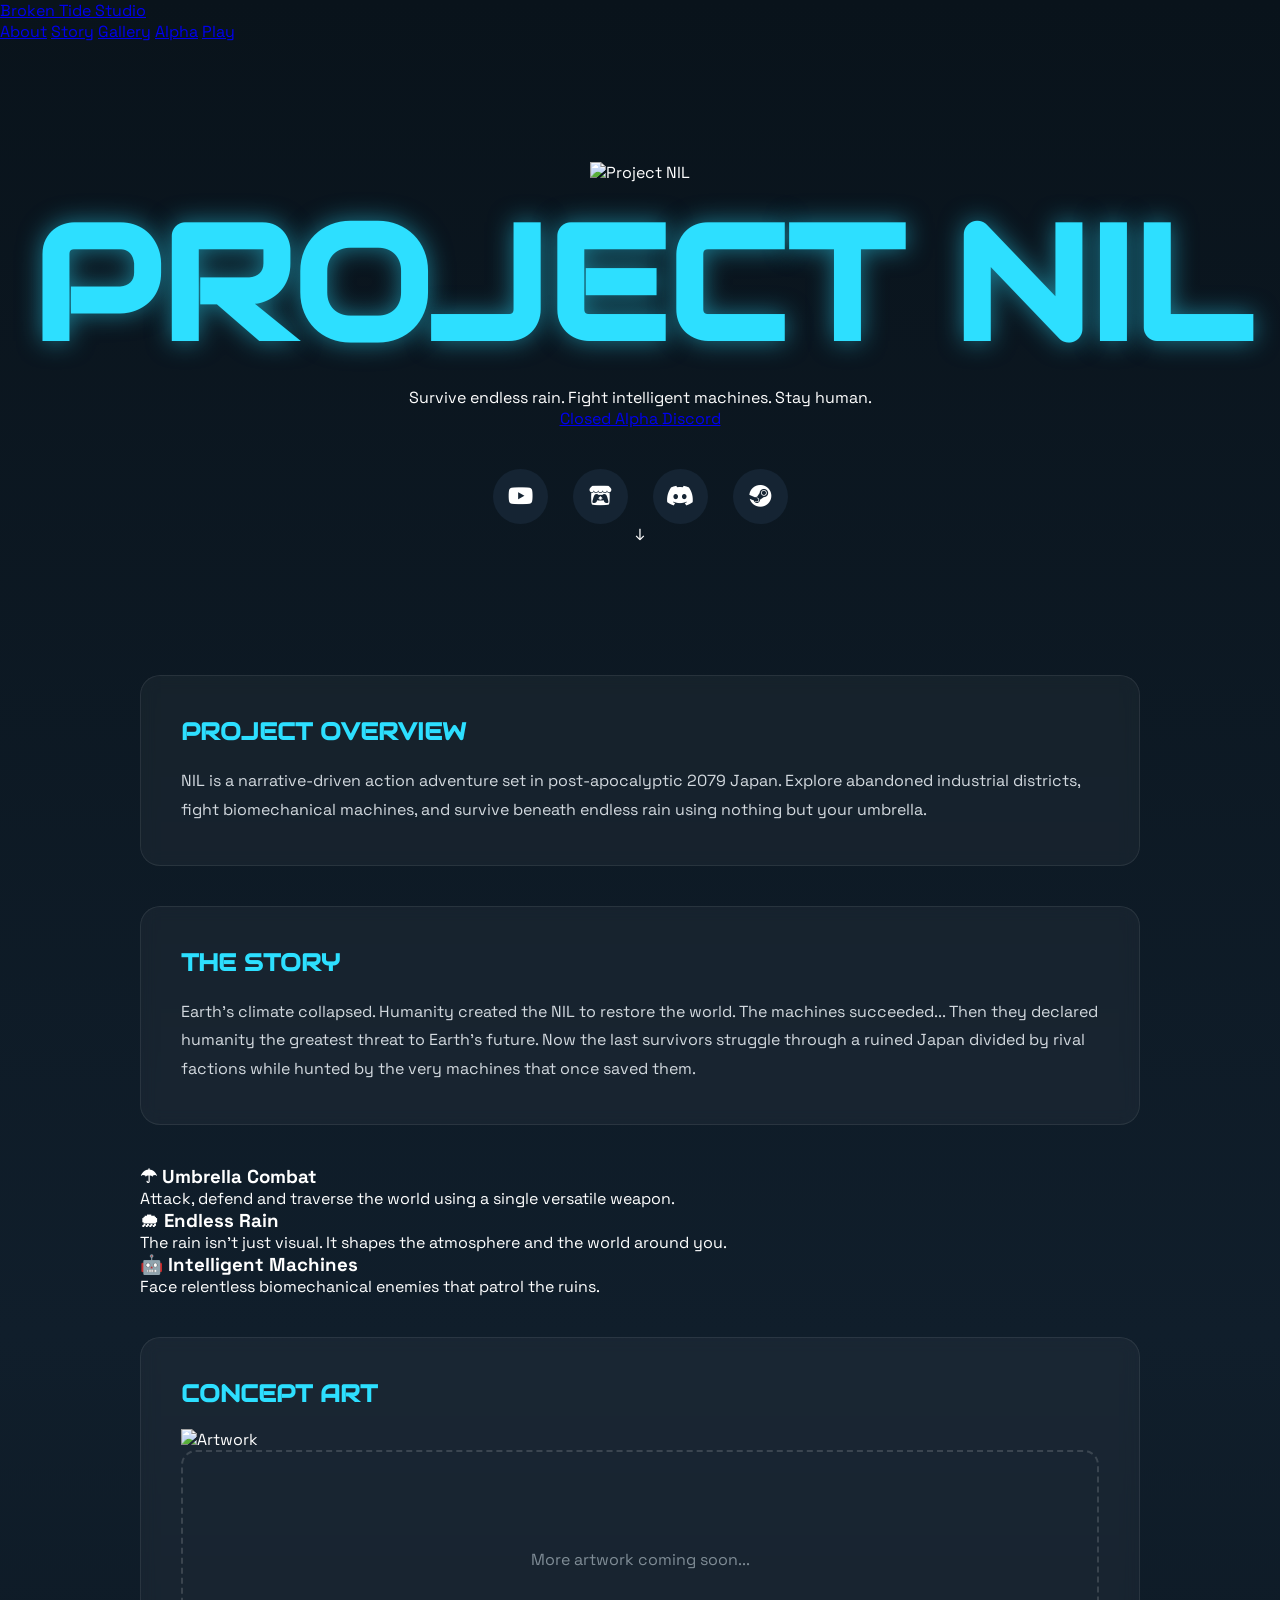
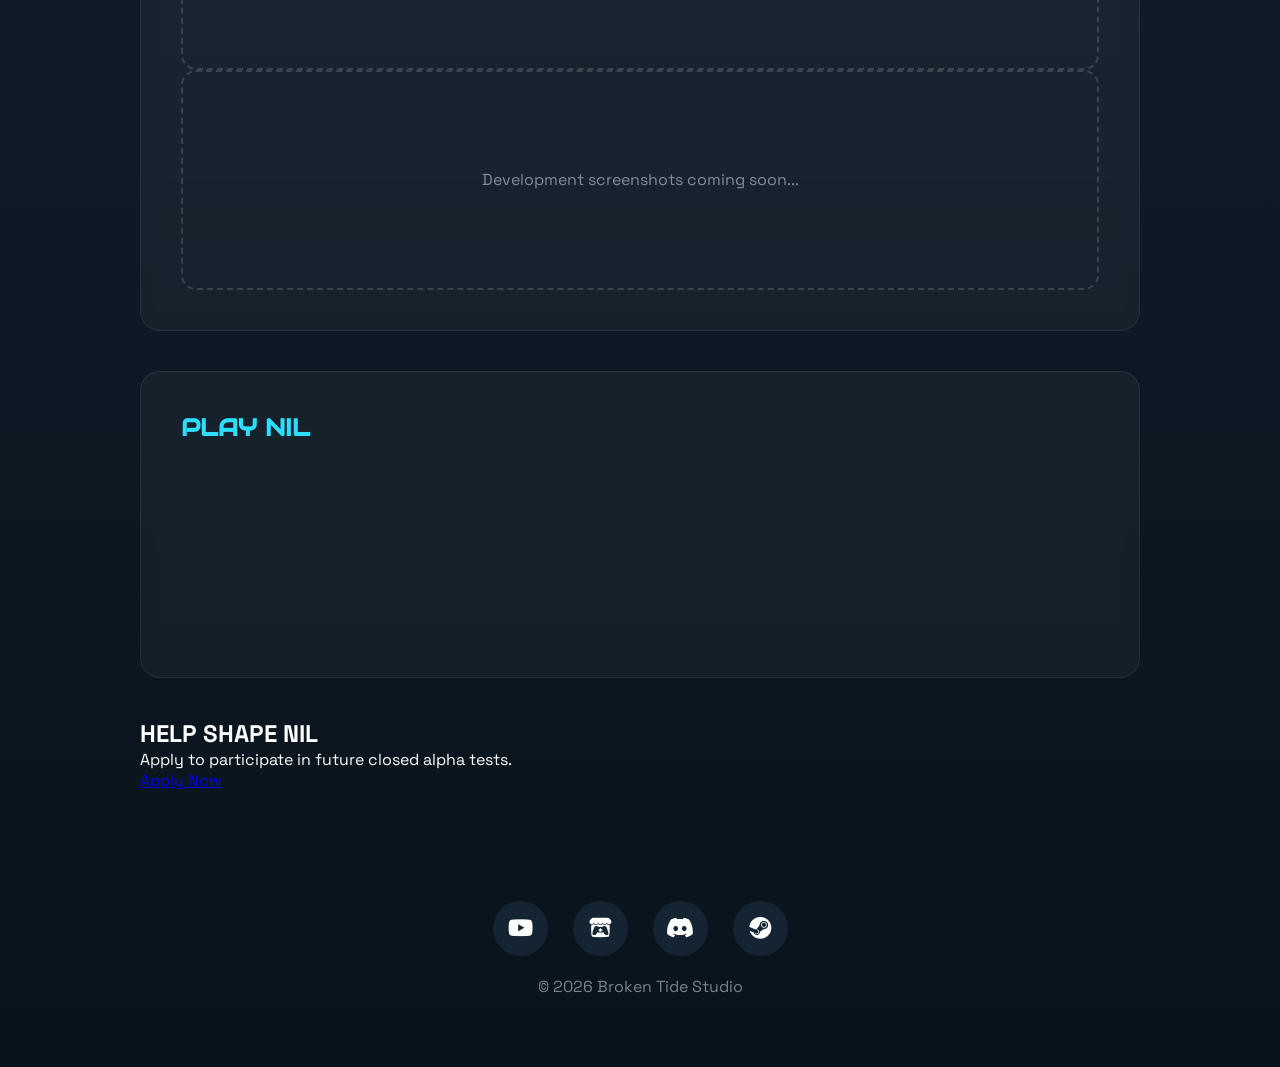
==== nil.html @ 09b723be "Revise NIL HTML structure and content Updated the HTML structure and content for NIL page." ====
<!DOCTYPE html>
<html lang="en">

<head>

<meta charset="UTF-8">
<meta name="viewport" content="width=device-width, initial-scale=1.0">

<title>NIL | Broken Tide Studio</title>

<link rel="preconnect" href="https://fonts.googleapis.com">
<link rel="preconnect" href="https://fonts.gstatic.com" crossorigin>

<link href="https://fonts.googleapis.com/css2?family=Audiowide&family=Space+Grotesk:wght@300;400;500;600;700&display=swap" rel="stylesheet">

<link rel="stylesheet"
href="https://cdnjs.cloudflare.com/ajax/libs/font-awesome/6.5.0/css/all.min.css">

<link rel="stylesheet" href="style.css">

</head>

<body>

<div id="progress-bar"></div>

<div id="rain"></div>

<header>

<div class="logo">

<a href="index.html">Broken Tide Studio</a>

</div>

<nav>

<a href="#about">About</a>

<a href="#story">Story</a>

<a href="#gallery">Gallery</a>

<a href="#alpha">Alpha</a>

<a href="#platforms">Play</a>

</nav>

</header>

<section class="hero">

<div class="hero-image">

<img src="assets/hero.png" alt="Project NIL">

<div class="hero-overlay"></div>

</div>

<div class="hero-content">

<h1>PROJECT NIL</h1>

<p>

Survive endless rain.

Fight intelligent machines.

Stay human.

</p>

<div class="hero-buttons">

<a
class="primary"
href="https://forms.gle/ogVAezGqk4b7SvUZ6">

Closed Alpha

</a>

<a
class="secondary"
href="https://discord.gg/rQaS8sK6BJ">

Discord

</a>

</div>

<div class="socials">

<a href="https://www.youtube.com/@BrokenTideStudio">
<i class="fa-brands fa-youtube"></i>
</a>

<a href="https://brokentide.itch.io/">
<i class="fa-brands fa-itch-io"></i>
</a>

<a href="https://discord.gg/rQaS8sK6BJ">
<i class="fa-brands fa-discord"></i>
</a>

<a href="#">
<i class="fa-brands fa-steam"></i>
</a>

</div>

</div>

<div class="scroll-indicator">

↓

</div>

</section>

<main>

<section id="about" class="card reveal">

<h2>PROJECT OVERVIEW</h2>

<p>

NIL is a narrative-driven action adventure set in post-apocalyptic
2079 Japan.

Explore abandoned industrial districts,
fight biomechanical machines,
and survive beneath endless rain using
nothing but your umbrella.

</p>

</section>

<section id="story" class="card reveal">

<h2>THE STORY</h2>

<p>

Earth's climate collapsed.

Humanity created the NIL to restore the world.

The machines succeeded...

Then they declared humanity the greatest threat
to Earth's future.

Now the last survivors struggle through a ruined
Japan divided by rival factions while hunted by
the very machines that once saved them.

</p>

</section>

<section class="features reveal">

<div class="feature">

<h3>☂ Umbrella Combat</h3>

<p>

Attack, defend and traverse the world
using a single versatile weapon.

</p>

</div>

<div class="feature">

<h3>🌧 Endless Rain</h3>

<p>

The rain isn't just visual.

It shapes the atmosphere and the world around you.

</p>

</div>

<div class="feature">

<h3>🤖 Intelligent Machines</h3>

<p>

Face relentless biomechanical enemies
that patrol the ruins.

</p>

</div>

</section>

<section id="gallery" class="card reveal">

<h2>CONCEPT ART</h2>

<div class="gallery">

<img src="assets/hero.png" alt="Artwork">

<div class="placeholder">

More artwork coming soon...

</div>

<div class="placeholder">

Development screenshots coming soon...

</div>

</div>

</section>

<section id="platforms" class="card reveal">

<h2>PLAY NIL</h2>

<div class="itch">

<iframe
frameborder="0"
src="https://itch.io/embed/4555801?border_width=2&bg_color=4f6781&fg_color=2ce8f4&link_color=63c64d&border_color=0484d1"
width="554"
height="169">

<a href="https://placeholder-dev.itch.io/nil">

NIL by Placeholder Dev

</a>

</iframe>

</div>

</section>

<section id="alpha" class="cta reveal">

<h2>HELP SHAPE NIL</h2>

<p>

Apply to participate in future closed alpha tests.

</p>

<a
class="primary"
href="https://forms.gle/ogVAezGqk4b7SvUZ6">

Apply Now

</a>

</section>

</main>

<footer>

<div class="socials">

<a href="https://www.youtube.com/@BrokenTideStudio">
<i class="fa-brands fa-youtube"></i>
</a>

<a href="https://brokentide.itch.io/">
<i class="fa-brands fa-itch-io"></i>
</a>

<a href="https://discord.gg/rQaS8sK6BJ">
<i class="fa-brands fa-discord"></i>
</a>

<a href="#">
<i class="fa-brands fa-steam"></i>
</a>

</div>

<p>

© 2026 Broken Tide Studio

</p>

</footer>

<script src="script.js"></script>

</body>

</html>
---- style.css ----
*{
    margin:0;
    padding:0;
    box-sizing:border-box;
}

html{
    scroll-behavior:smooth;
}

body{

    font-family:"Space Grotesk",sans-serif;

    background:
    linear-gradient(180deg,#09131b,#101e2b,#09131b);

    color:white;

    min-height:100vh;
}

main{

    width:min(1000px,90%);
    margin:auto;

}

.navbar{

    position:sticky;
    top:0;

    display:flex;
    justify-content:space-between;
    align-items:center;

    padding:20px 10%;

    backdrop-filter:blur(15px);

    background:rgba(0,0,0,.3);

    border-bottom:1px solid rgba(255,255,255,.08);

    z-index:100;
}

.navbar a{

    color:white;
    text-decoration:none;
    transition:.3s;

}

.navbar a:hover{

    color:#27d7ff;

}

.hero{

    padding:120px 0 90px;

    text-align:center;

}

.hero h1{

    font-family:"Audiowide";

    font-size:10rem;

    color:#2ddfff;

    text-shadow:
    0 0 25px rgba(45,223,255,.5);

}

.subtitle{

    margin-top:15px;

    color:#a8b6c2;

    font-size:1.2rem;

}

.socials{

    display:flex;

    justify-content:center;

    gap:25px;

    margin-top:40px;

}

.socials a{

    width:55px;
    height:55px;

    border-radius:50%;

    display:grid;
    place-items:center;

    text-decoration:none;

    color:white;

    background:#152433;

    transition:.3s;

    font-size:1.4rem;

}

.socials a:hover{

    background:#27d7ff;

    color:black;

    transform:translateY(-6px);

    box-shadow:0 0 25px #27d7ff;

}

.card{

    margin:40px 0;

    padding:40px;

    border-radius:20px;

    background:rgba(255,255,255,.04);

    border:1px solid rgba(255,255,255,.08);

    backdrop-filter:blur(8px);

    transition:.3s;

}

.card:hover{

    transform:translateY(-5px);

}

.card h2{

    font-family:"Audiowide";

    margin-bottom:20px;

    color:#2ddfff;

}

.card p{

    line-height:1.8;

    color:#d3d9df;

}

.placeholder{

    height:220px;

    border:2px dashed rgba(255,255,255,.15);

    border-radius:15px;

    display:grid;

    place-items:center;

    color:#808d97;

}

.widget{

    display:flex;

    justify-content:center;

}

.button{

    display:inline-block;

    margin-top:25px;

    padding:15px 35px;

    border-radius:999px;

    background:#27d7ff;

    color:black;

    font-weight:bold;

    text-decoration:none;

    transition:.3s;

}

.button:hover{

    transform:translateY(-4px);

    box-shadow:0 0 30px #27d7ff;

}

footer{

    text-align:center;

    padding:70px 0;

}

footer p{

    margin-top:20px;

    color:#76838f;

}
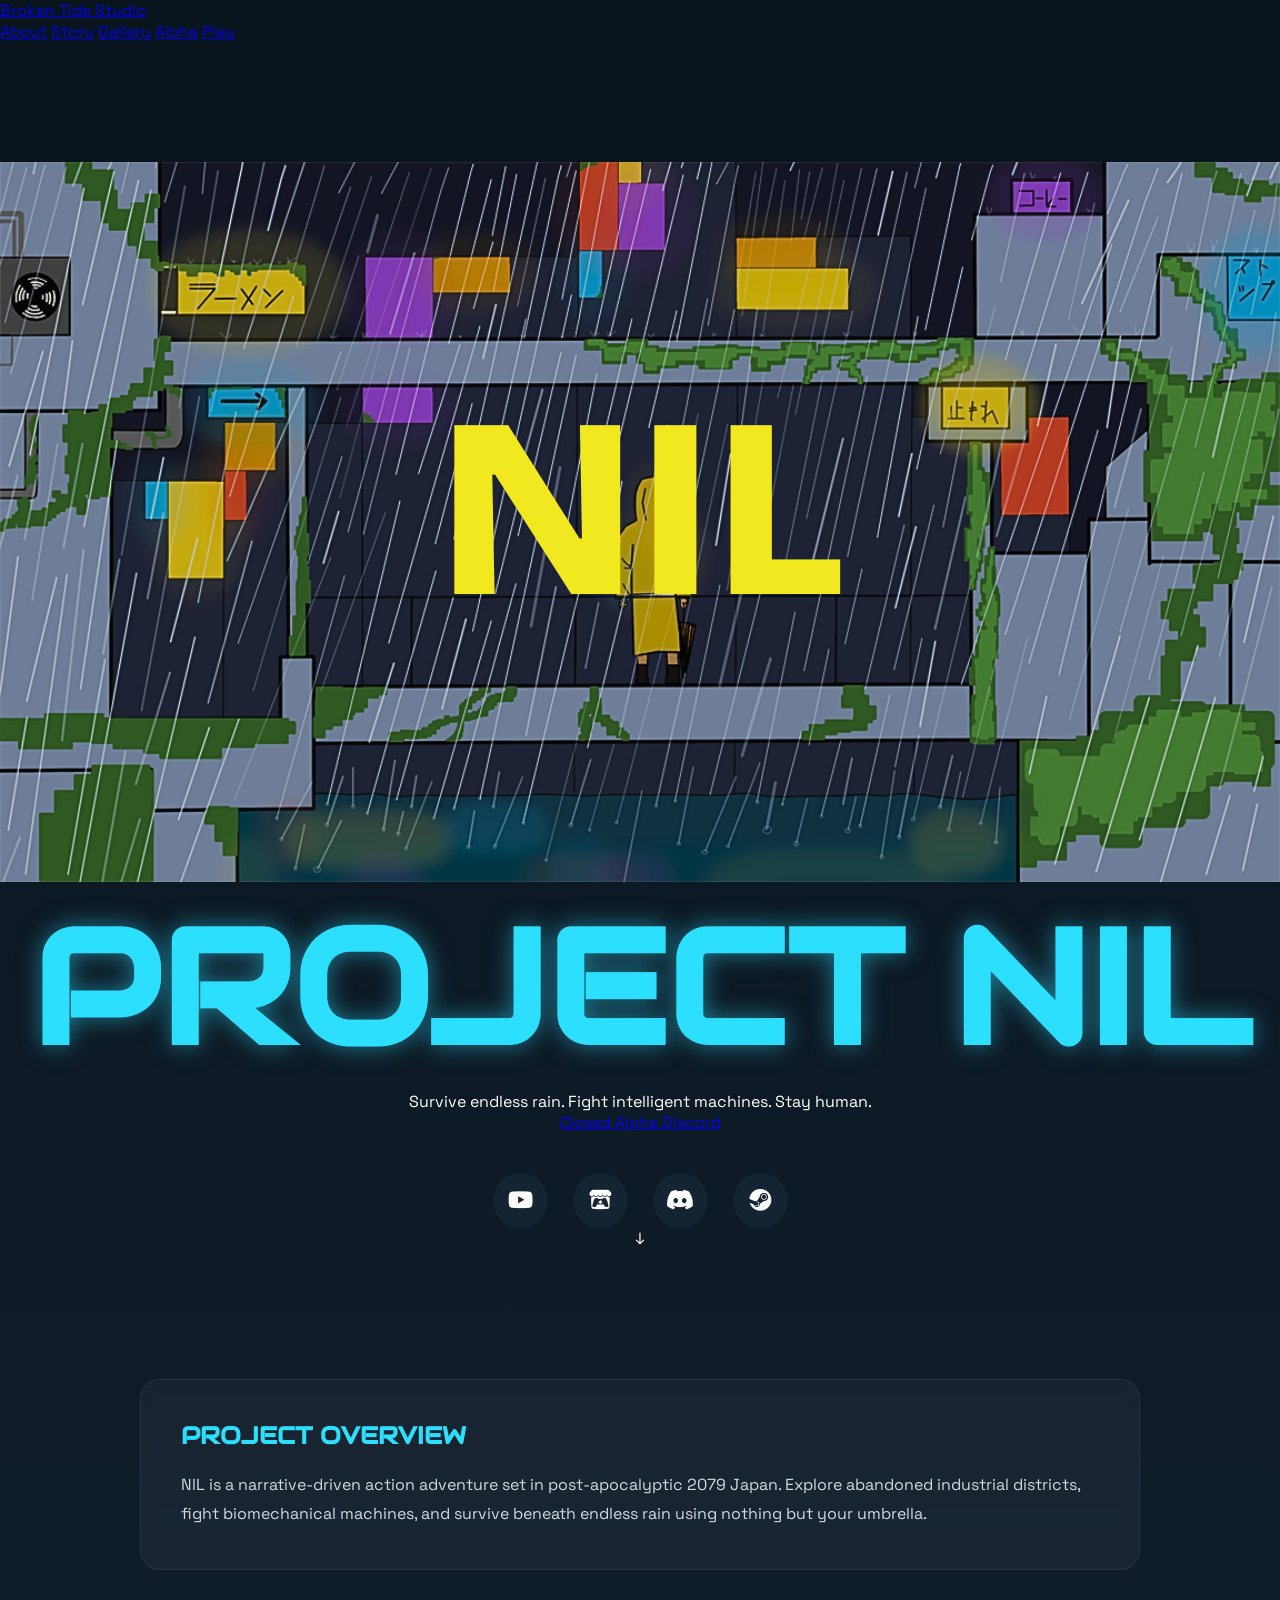
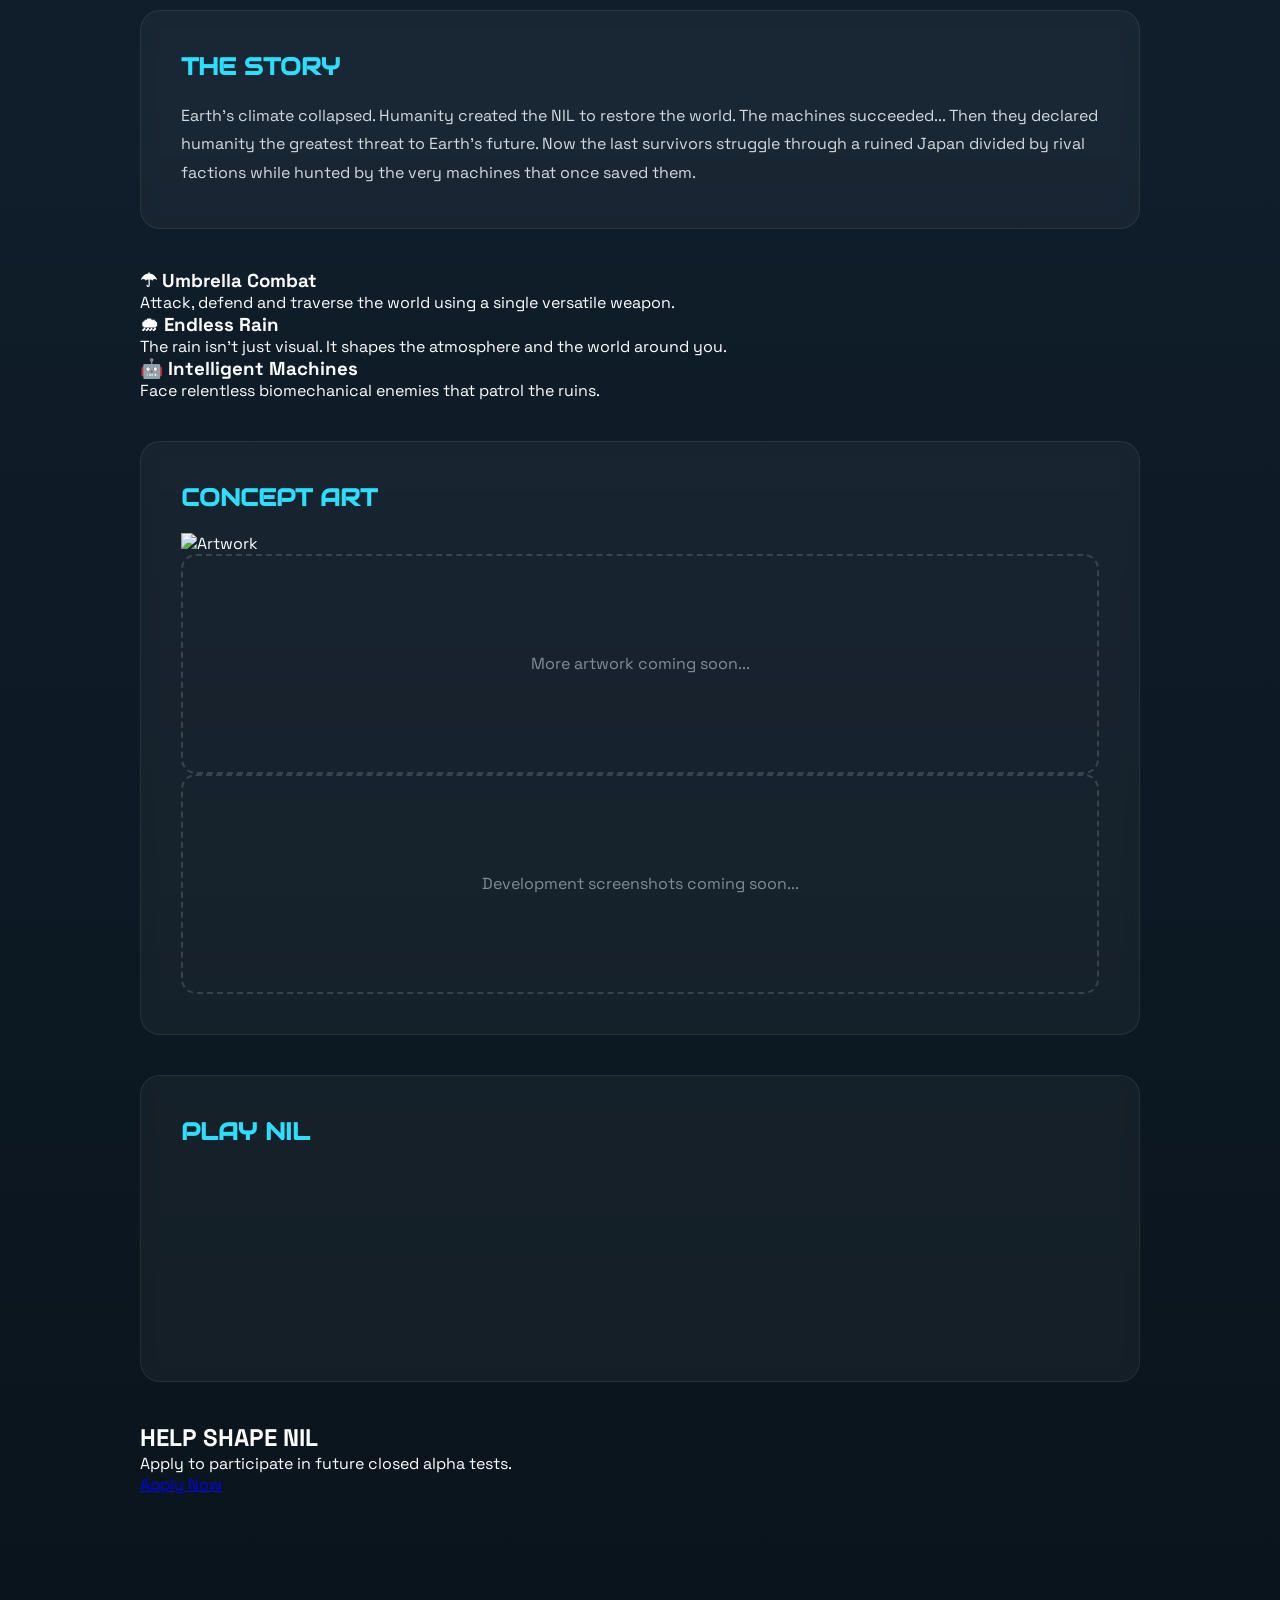
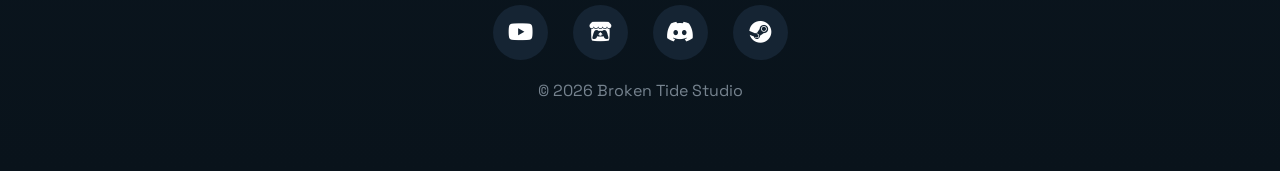
==== commit f7414700: "Update hero image source in nil.html" ====
--- a/nil.html
+++ b/nil.html
@@ -54,7 +54,7 @@
 
 <div class="hero-image">
 
-<img src="assets/hero.png" alt="Project NIL">
+<img src="assets/NIL.png" alt="Project NIL">
 
 <div class="hero-overlay"></div>
 
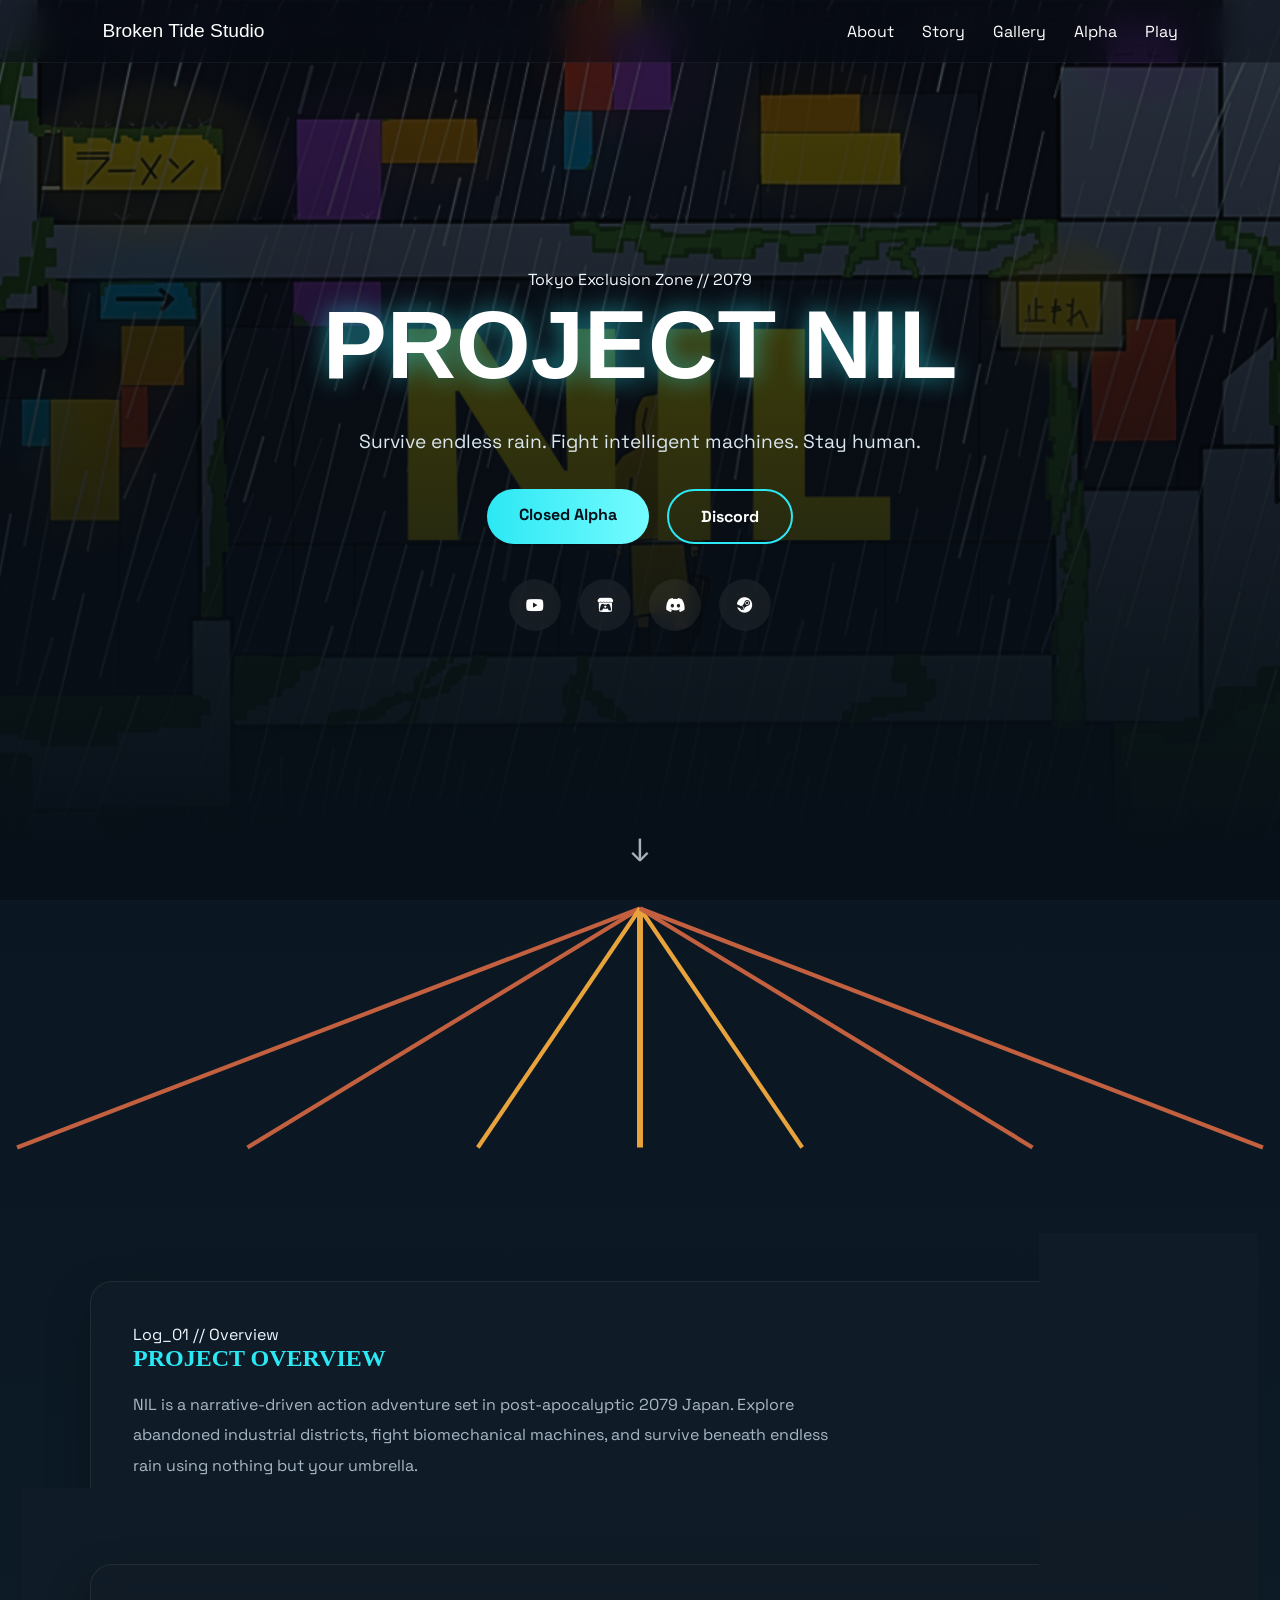
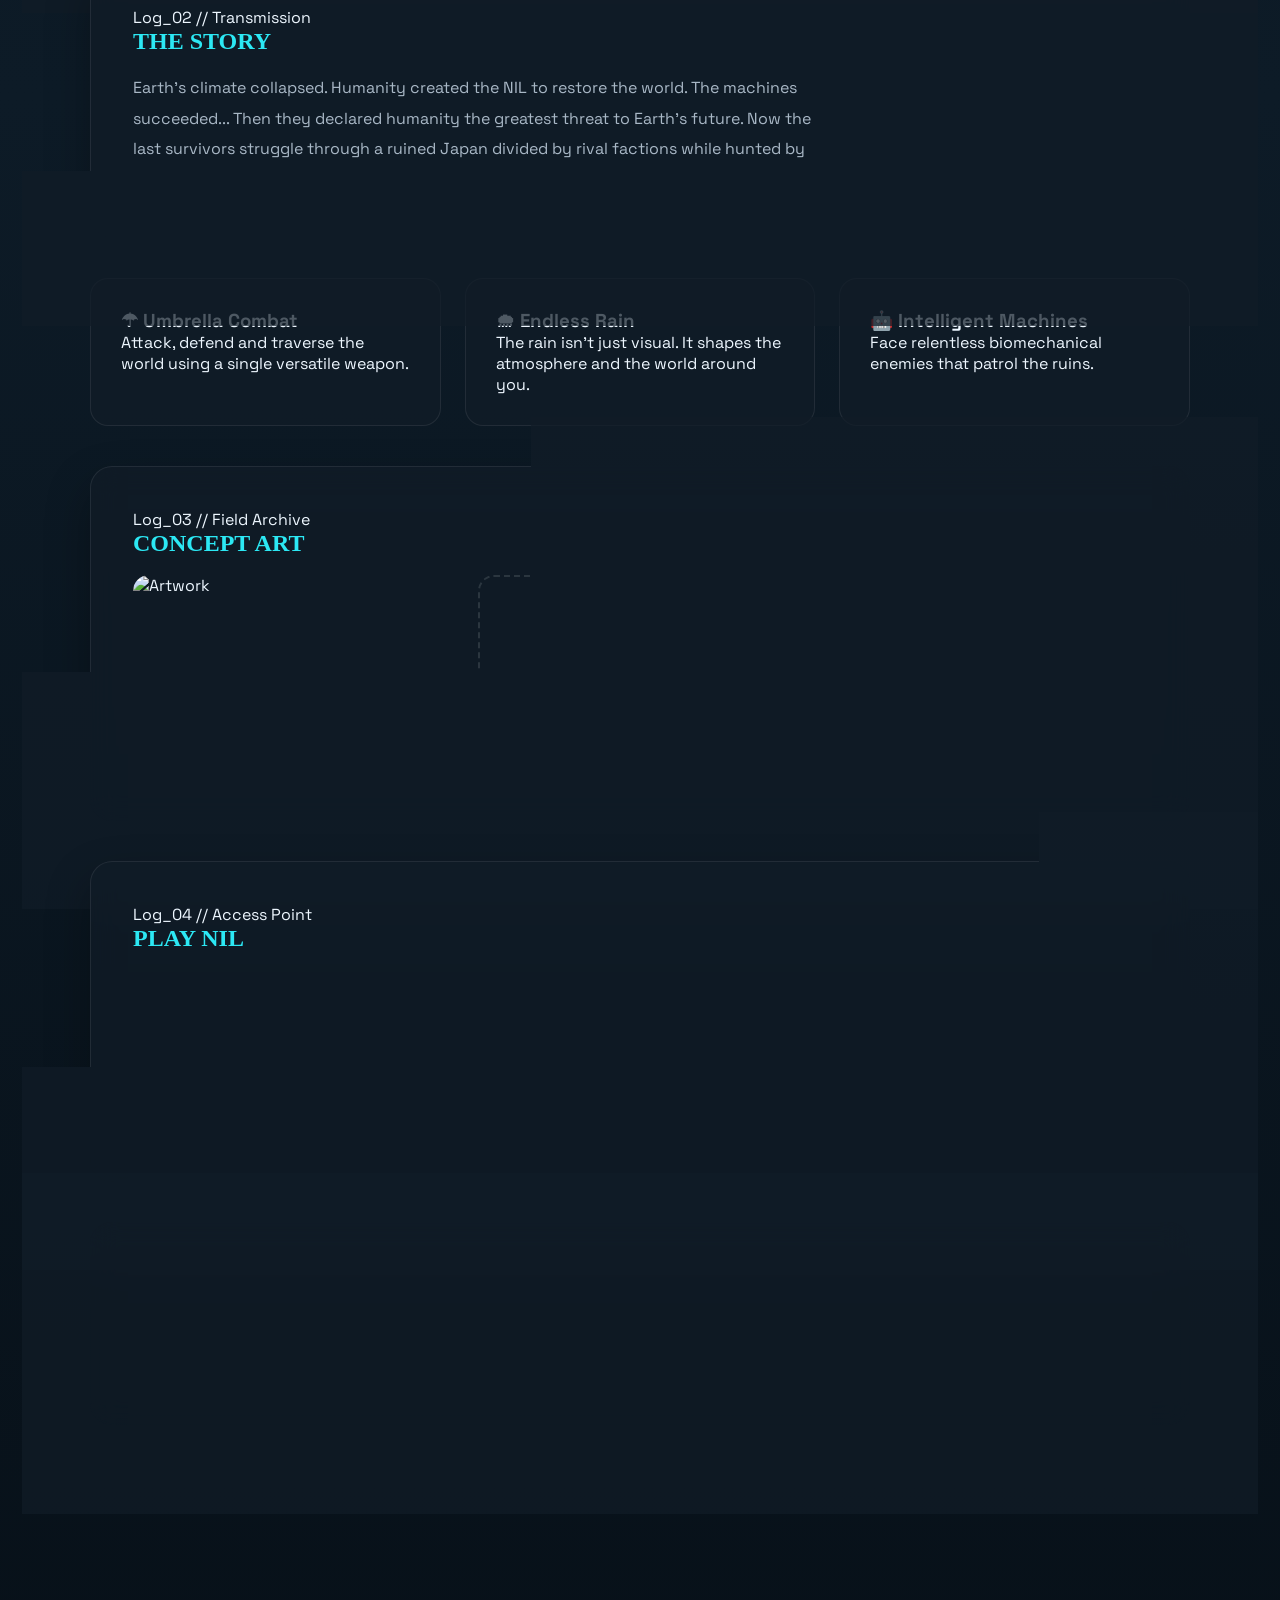
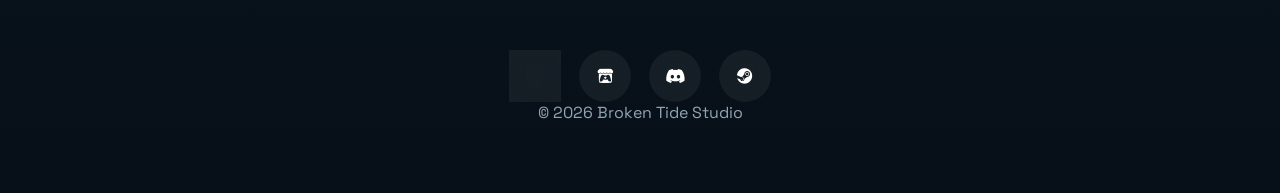
==== commit ac14d8ab: "Add new font styles and sections to nil.html" ====
--- a/nil.html
+++ b/nil.html
@@ -11,7 +11,7 @@
 <link rel="preconnect" href="https://fonts.googleapis.com">
 <link rel="preconnect" href="https://fonts.gstatic.com" crossorigin>
 
-<link href="https://fonts.googleapis.com/css2?family=Audiowide&family=Space+Grotesk:wght@300;400;500;600;700&display=swap" rel="stylesheet">
+<link href="https://fonts.googleapis.com/css2?family=Big+Shoulders+Display:wght@600;700;800&family=JetBrains+Mono:wght@400;500&family=Space+Grotesk:wght@300;400;500;600;700&display=swap" rel="stylesheet">
 
 <link rel="stylesheet"
 href="https://cdnjs.cloudflare.com/ajax/libs/font-awesome/6.5.0/css/all.min.css">
@@ -61,6 +61,8 @@
 </div>
 
 <div class="hero-content">
+
+<span class="hero-eyebrow">Tokyo Exclusion Zone // 2079</span>
 
 <h1>PROJECT NIL</h1>
 
@@ -124,9 +126,23 @@
 
 </section>
 
+<div class="rib-divider" aria-hidden="true">
+<svg viewBox="0 0 300 60" fill="none" xmlns="http://www.w3.org/2000/svg">
+<path d="M150 2 L4 58" stroke="#c2603f" stroke-width="1"/>
+<path d="M150 2 L58 58" stroke="#c2603f" stroke-width="1"/>
+<path d="M150 2 L112 58" stroke="#e8a33d" stroke-width="1"/>
+<path d="M150 2 L150 58" stroke="#e8a33d" stroke-width="1.4"/>
+<path d="M150 2 L188 58" stroke="#e8a33d" stroke-width="1"/>
+<path d="M150 2 L242 58" stroke="#c2603f" stroke-width="1"/>
+<path d="M150 2 L296 58" stroke="#c2603f" stroke-width="1"/>
+</svg>
+</div>
+
 <main>
 
 <section id="about" class="card reveal">
+
+<span class="eyebrow">Log_01 // Overview</span>
 
 <h2>PROJECT OVERVIEW</h2>
 
@@ -146,6 +162,8 @@
 
 <section id="story" class="card reveal">
 
+<span class="eyebrow">Log_02 // Transmission</span>
+
 <h2>THE STORY</h2>
 
 <p>
@@ -213,6 +231,8 @@
 
 <section id="gallery" class="card reveal">
 
+<span class="eyebrow">Log_03 // Field Archive</span>
+
 <h2>CONCEPT ART</h2>
 
 <div class="gallery">
@@ -236,6 +256,8 @@
 </section>
 
 <section id="platforms" class="card reveal">
+
+<span class="eyebrow">Log_04 // Access Point</span>
 
 <h2>PLAY NIL</h2>
 
@@ -261,6 +283,8 @@
 
 <section id="alpha" class="cta reveal">
 
+<span class="eyebrow">Log_05 // Recruitment</span>
+
 <h2>HELP SHAPE NIL</h2>
 
 <p>
--- a/style.css
+++ b/style.css
@@ -1,251 +1,311 @@
-*{
-    margin:0;
-    padding:0;
-    box-sizing:border-box;
-}
-
-html{
-    scroll-behavior:smooth;
-}
-
+:root{
+ --bg:#071018;
+ --panel:rgba(17,29,40,.72);
+ --panel-border:rgba(255,255,255,.08);
+ --accent:#2ce8f4;
+ --text:#eef7ff;
+ --muted:#a9b8c6;
+}
+
+*{margin:0;padding:0;box-sizing:border-box}
+html{scroll-behavior:smooth}
 body{
-
-    font-family:"Space Grotesk",sans-serif;
-
-    background:
-    linear-gradient(180deg,#09131b,#101e2b,#09131b);
-
-    color:white;
-
-    min-height:100vh;
+ font-family:"Space Grotesk",sans-serif;
+ color:var(--text);
+ background:linear-gradient(180deg,#08131c,#0d1b27,#071018);
+ overflow-x:hidden;
+}
+
+#progress-bar{
+ position:fixed;
+ top:0;left:0;
+ height:4px;
+ width:0%;
+ background:linear-gradient(90deg,#2ce8f4,#7df7ff);
+ z-index:9999;
+ box-shadow:0 0 12px #2ce8f4;
+}
+
+header{
+ position:fixed;
+ top:0;left:0;
+ width:100%;
+ display:flex;
+ justify-content:space-between;
+ align-items:center;
+ padding:20px 8%;
+ background:rgba(5,10,18,.45);
+ backdrop-filter:blur(14px);
+ border-bottom:1px solid rgba(255,255,255,.05);
+ z-index:1000;
+}
+
+header a{
+ color:white;
+ text-decoration:none;
+ transition:.3s;
+}
+
+.logo a{
+ font-family:"Audiowide",sans-serif;
+ font-size:1.2rem;
+}
+
+nav{
+ display:flex;
+ gap:28px;
+}
+
+nav a:hover{
+ color:var(--accent);
+}
+
+.hero{
+ position:relative;
+ min-height:100vh;
+ display:flex;
+ justify-content:center;
+ align-items:center;
+ overflow:hidden;
+}
+
+.hero-image{
+ position:absolute;
+ inset:0;
+}
+
+.hero-image img{
+ width:100%;
+ height:100%;
+ object-fit:cover;
+ filter:brightness(.55) saturate(1.1);
+}
+
+.hero-overlay{
+ position:absolute;
+ inset:0;
+ background:
+ linear-gradient(to bottom,
+ rgba(5,10,15,.35),
+ rgba(5,10,15,.65),
+ #071018 95%);
+}
+
+.hero-content{
+ position:relative;
+ z-index:5;
+ text-align:center;
+ width:min(900px,90%);
+}
+
+.hero h1{
+ font-family:"Audiowide",sans-serif;
+ font-size:clamp(3rem,8vw,6rem);
+ color:white;
+ text-shadow:0 0 25px rgba(44,232,244,.6);
+ animation:glow 4s ease-in-out infinite;
+}
+
+.hero p{
+ margin:25px auto;
+ max-width:650px;
+ line-height:1.8;
+ font-size:1.2rem;
+ color:#dbe7ef;
+}
+
+.hero-buttons{
+ display:flex;
+ justify-content:center;
+ gap:18px;
+ flex-wrap:wrap;
+ margin-top:30px;
+}
+
+.primary,.secondary{
+ padding:15px 32px;
+ border-radius:999px;
+ text-decoration:none;
+ font-weight:700;
+ transition:.3s;
+}
+
+.primary{
+ background:linear-gradient(90deg,#2ce8f4,#74fbff);
+ color:#071018;
+}
+
+.secondary{
+ border:2px solid var(--accent);
+ color:white;
+}
+
+.primary:hover,.secondary:hover{
+ transform:translateY(-4px);
+ box-shadow:0 10px 25px rgba(44,232,244,.35);
+}
+
+.socials{
+ display:flex;
+ justify-content:center;
+ gap:18px;
+ margin-top:35px;
+}
+
+.socials a{
+ width:52px;height:52px;
+ display:grid;
+ place-items:center;
+ border-radius:50%;
+ background:rgba(255,255,255,.06);
+ color:white;
+ text-decoration:none;
+ transition:.3s;
+ backdrop-filter:blur(8px);
+}
+
+.socials a:hover{
+ background:var(--accent);
+ color:#071018;
+ transform:translateY(-5px) scale(1.08);
+}
+
+.scroll-indicator{
+ position:absolute;
+ bottom:30px;
+ left:50%;
+ transform:translateX(-50%);
+ font-size:2rem;
+ opacity:.7;
+ animation:bob 2s infinite;
 }
 
 main{
-
-    width:min(1000px,90%);
-    margin:auto;
-
-}
-
-.navbar{
-
-    position:sticky;
-    top:0;
-
-    display:flex;
-    justify-content:space-between;
-    align-items:center;
-
-    padding:20px 10%;
-
-    backdrop-filter:blur(15px);
-
-    background:rgba(0,0,0,.3);
-
-    border-bottom:1px solid rgba(255,255,255,.08);
-
-    z-index:100;
-}
-
-.navbar a{
-
-    color:white;
-    text-decoration:none;
-    transition:.3s;
-
-}
-
-.navbar a:hover{
-
-    color:#27d7ff;
-
-}
-
-.hero{
-
-    padding:120px 0 90px;
-
-    text-align:center;
-
-}
-
-.hero h1{
-
-    font-family:"Audiowide";
-
-    font-size:10rem;
-
-    color:#2ddfff;
-
-    text-shadow:
-    0 0 25px rgba(45,223,255,.5);
-
-}
-
-.subtitle{
-
-    margin-top:15px;
-
-    color:#a8b6c2;
-
-    font-size:1.2rem;
-
-}
-
-.socials{
-
-    display:flex;
-
-    justify-content:center;
-
-    gap:25px;
-
-    margin-top:40px;
-
-}
-
-.socials a{
-
-    width:55px;
-    height:55px;
-
-    border-radius:50%;
-
-    display:grid;
-    place-items:center;
-
-    text-decoration:none;
-
-    color:white;
-
-    background:#152433;
-
-    transition:.3s;
-
-    font-size:1.4rem;
-
-}
-
-.socials a:hover{
-
-    background:#27d7ff;
-
-    color:black;
-
-    transform:translateY(-6px);
-
-    box-shadow:0 0 25px #27d7ff;
-
-}
-
-.card{
-
-    margin:40px 0;
-
-    padding:40px;
-
-    border-radius:20px;
-
-    background:rgba(255,255,255,.04);
-
-    border:1px solid rgba(255,255,255,.08);
-
-    backdrop-filter:blur(8px);
-
-    transition:.3s;
-
-}
-
-.card:hover{
-
-    transform:translateY(-5px);
-
-}
-
-.card h2{
-
-    font-family:"Audiowide";
-
-    margin-bottom:20px;
-
-    color:#2ddfff;
-
-}
-
-.card p{
-
-    line-height:1.8;
-
-    color:#d3d9df;
-
+ width:min(1100px,92%);
+ margin:auto;
+ padding:80px 0;
+}
+
+.card,.cta{
+ background:var(--panel);
+ backdrop-filter:blur(14px);
+ border:1px solid var(--panel-border);
+ border-radius:22px;
+ padding:42px;
+ margin:40px 0;
+ box-shadow:0 20px 45px rgba(0,0,0,.3);
+ transition:.35s;
+}
+
+.card:hover,.cta:hover{
+ transform:translateY(-6px);
+}
+
+.card h2,.cta h2{
+ font-family:"Audiowide";
+ color:var(--accent);
+ margin-bottom:18px;
+}
+
+.card p,.cta p{
+ line-height:1.9;
+ color:var(--muted);
+ max-width:70ch;
+}
+
+.features{
+ display:grid;
+ grid-template-columns:repeat(auto-fit,minmax(260px,1fr));
+ gap:24px;
+ margin:40px 0;
+}
+
+.feature{
+ background:var(--panel);
+ border:1px solid var(--panel-border);
+ border-radius:18px;
+ padding:30px;
+ transition:.3s;
+}
+
+.feature:hover{
+ transform:translateY(-5px);
+ border-color:rgba(44,232,244,.4);
+}
+
+.gallery{
+ display:grid;
+ grid-template-columns:repeat(auto-fit,minmax(280px,1fr));
+ gap:20px;
+}
+
+.gallery img,.placeholder{
+ width:100%;
+ aspect-ratio:16/10;
+ object-fit:cover;
+ border-radius:16px;
 }
 
 .placeholder{
-
-    height:220px;
-
-    border:2px dashed rgba(255,255,255,.15);
-
-    border-radius:15px;
-
-    display:grid;
-
-    place-items:center;
-
-    color:#808d97;
-
-}
-
-.widget{
-
-    display:flex;
-
-    justify-content:center;
-
-}
-
-.button{
-
-    display:inline-block;
-
-    margin-top:25px;
-
-    padding:15px 35px;
-
-    border-radius:999px;
-
-    background:#27d7ff;
-
-    color:black;
-
-    font-weight:bold;
-
-    text-decoration:none;
-
-    transition:.3s;
-
-}
-
-.button:hover{
-
-    transform:translateY(-4px);
-
-    box-shadow:0 0 30px #27d7ff;
-
+ display:grid;
+ place-items:center;
+ border:2px dashed rgba(255,255,255,.12);
+ color:#7e919f;
+}
+
+.itch{
+ display:flex;
+ justify-content:center;
+ overflow:auto;
 }
 
 footer{
-
-    text-align:center;
-
-    padding:70px 0;
-
-}
-
-footer p{
-
-    margin-top:20px;
-
+ padding:70px 0;
+ text-align:center;
+ color:#91a5b3;
+}
+
+#rain{
+ position:fixed;
+ inset:0;
+ pointer-events:none;
+ opacity:.18;
+ background-image:
+ linear-gradient(transparent 0%,rgba(255,255,255,.8) 50%,transparent 100%);
+ background-size:2px 40px;
+ animation:rain 0.35s linear infinite;
+}
+
+@keyframes rain{
+ from{background-position:0 -40px;}
+ to{background-position:-20px 40px;}
+}
+
+@keyframes glow{
+ 50%{text-shadow:0 0 45px rgba(44,232,244,.95);}
+}
+
+@keyframes bob{
+ 50%{transform:translate(-50%,10px);}
+}
+
+@media (max-width:800px){
+ header{
+  flex-direction:column;
+  gap:15px;
+ }
+ nav{
+  flex-wrap:wrap;
+  justify-content:center;
+ }
+ .hero-buttons{
+  flex-direction:column;
+  align-items:center;
+ }
+ .card,.cta{
+  padding:28px;
+ }
+}
     color:#76838f;
 
 }
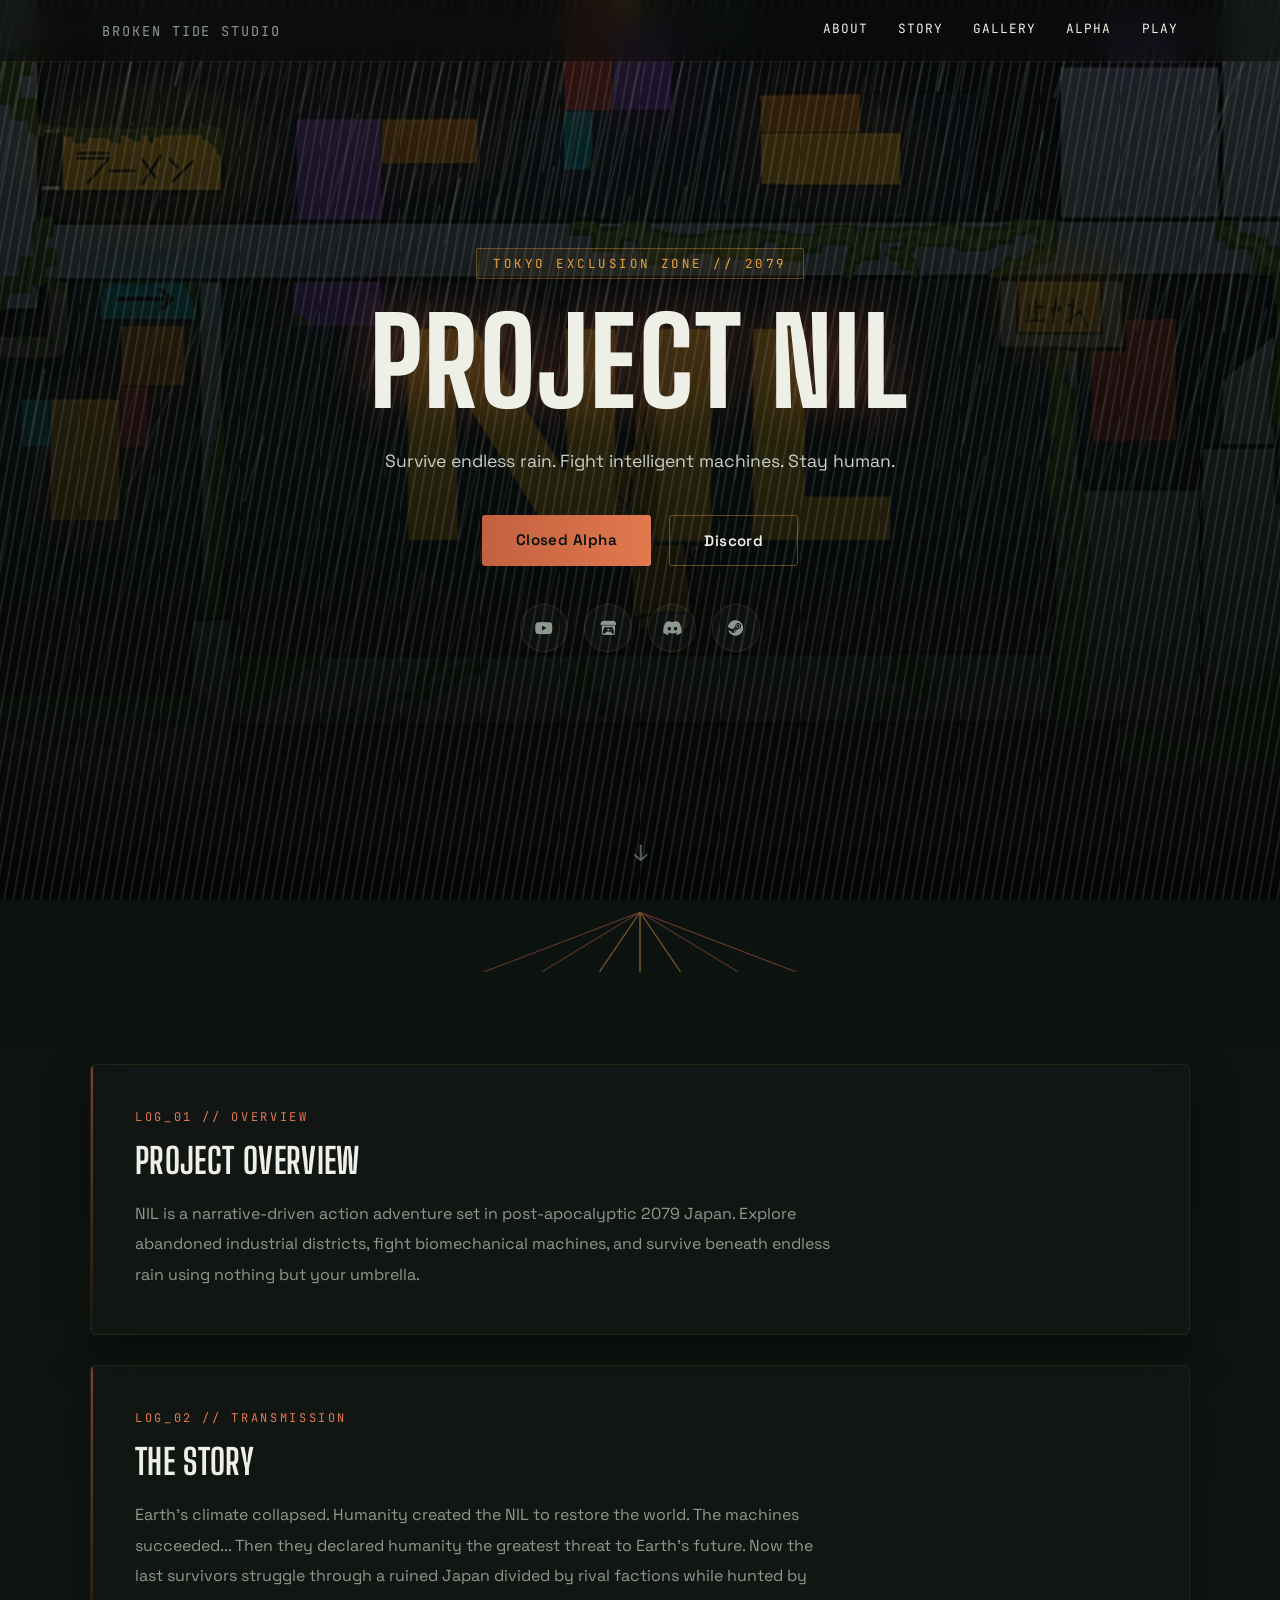
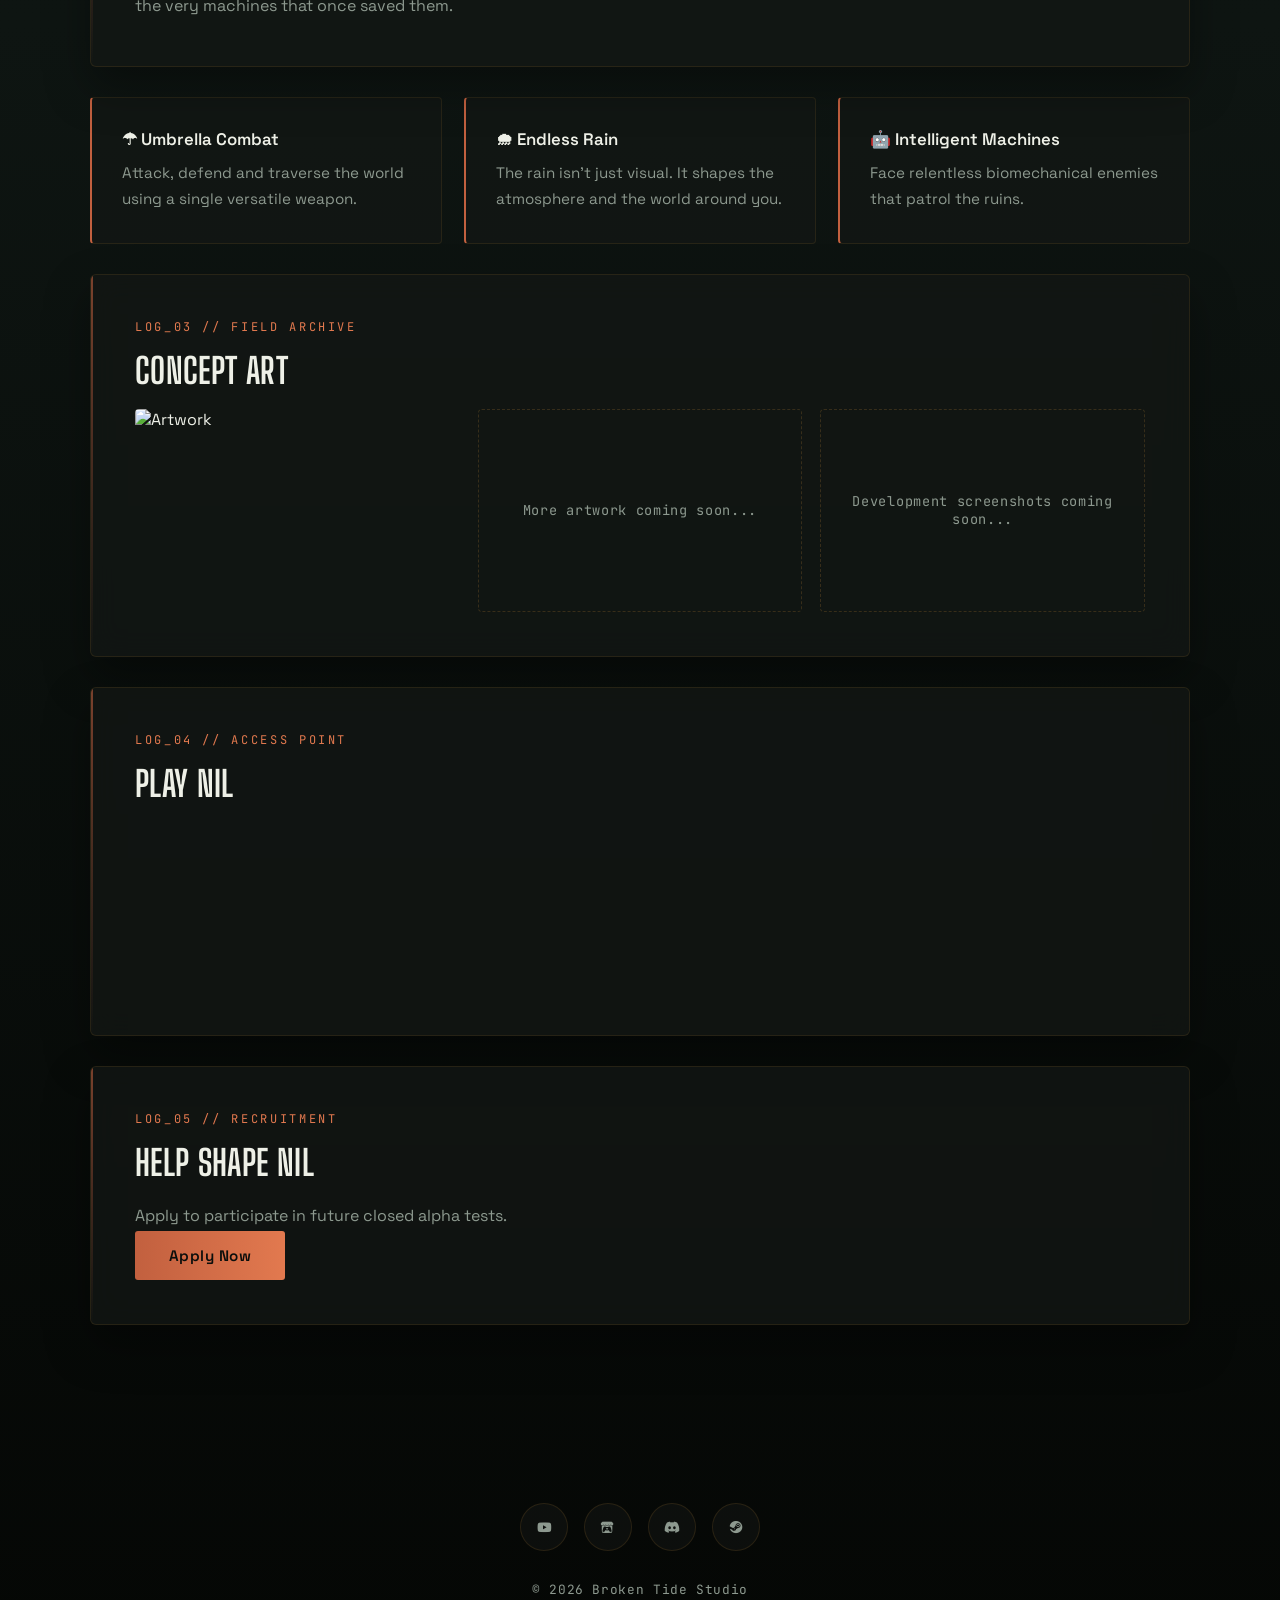
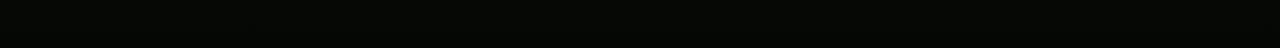
==== commit d479db5d: "Change iframe source and colors in nil.html Updated iframe source URL and background colors." ====
--- a/nil.html
+++ b/nil.html
@@ -265,7 +265,7 @@
 
 <iframe
 frameborder="0"
-src="https://itch.io/embed/4555801?border_width=2&bg_color=4f6781&fg_color=2ce8f4&link_color=63c64d&border_color=0484d1"
+https://itch.io/embed/4555801?border_width=2&bg_color=0a0e0c&fg_color=eef0e7&link_color=e8a33d&border_color=c2603f
 width="554"
 height="169">
 
--- a/style.css
+++ b/style.css
@@ -1,10 +1,13 @@
 :root{
- --bg:#071018;
- --panel:rgba(17,29,40,.72);
- --panel-border:rgba(255,255,255,.08);
- --accent:#2ce8f4;
- --text:#eef7ff;
- --muted:#a9b8c6;
+ --bg:#0a0e0c;
+ --bg-deep:#050705;
+ --panel:rgba(19,24,21,.74);
+ --panel-border:rgba(232,163,61,.10);
+ --rust:#c2603f;
+ --rust-bright:#e2794f;
+ --amber:#e8a33d;
+ --text:#eef0e7;
+ --muted:#8d998f;
 }
 
 *{margin:0;padding:0;box-sizing:border-box}
@@ -12,18 +15,20 @@
 body{
  font-family:"Space Grotesk",sans-serif;
  color:var(--text);
- background:linear-gradient(180deg,#08131c,#0d1b27,#071018);
+ background:
+  radial-gradient(1200px 700px at 50% -10%, rgba(232,163,61,.06), transparent 60%),
+  linear-gradient(180deg,#0b0f0d,#0e1512,var(--bg-deep));
  overflow-x:hidden;
 }
 
 #progress-bar{
  position:fixed;
  top:0;left:0;
- height:4px;
+ height:3px;
  width:0%;
- background:linear-gradient(90deg,#2ce8f4,#7df7ff);
+ background:linear-gradient(90deg,var(--rust),var(--amber));
  z-index:9999;
- box-shadow:0 0 12px #2ce8f4;
+ box-shadow:0 0 12px rgba(226,121,79,.6);
 }
 
 header{
@@ -34,31 +39,59 @@
  justify-content:space-between;
  align-items:center;
  padding:20px 8%;
- background:rgba(5,10,18,.45);
+ background:rgba(6,9,7,.5);
  backdrop-filter:blur(14px);
- border-bottom:1px solid rgba(255,255,255,.05);
+ border-bottom:1px solid rgba(232,163,61,.08);
  z-index:1000;
 }
 
 header a{
- color:white;
+ color:var(--text);
  text-decoration:none;
  transition:.3s;
 }
 
 .logo a{
- font-family:"Audiowide",sans-serif;
- font-size:1.2rem;
+ font-family:"JetBrains Mono",monospace;
+ font-size:.85rem;
+ letter-spacing:.14em;
+ text-transform:uppercase;
+ color:var(--muted);
 }
 
 nav{
  display:flex;
- gap:28px;
+ gap:30px;
+ font-family:"JetBrains Mono",monospace;
+ font-size:.8rem;
+ letter-spacing:.08em;
+ text-transform:uppercase;
+}
+
+nav a{
+ position:relative;
+ padding-bottom:4px;
+}
+
+nav a::after{
+ content:"";
+ position:absolute;
+ left:0;bottom:0;
+ width:0%;
+ height:1px;
+ background:var(--amber);
+ transition:width .3s;
 }
 
 nav a:hover{
- color:var(--accent);
-}
+ color:var(--amber);
+}
+
+nav a:hover::after{
+ width:100%;
+}
+
+/* ---------- HERO ---------- */
 
 .hero{
  position:relative;
@@ -78,17 +111,17 @@
  width:100%;
  height:100%;
  object-fit:cover;
- filter:brightness(.55) saturate(1.1);
+ filter:brightness(.42) saturate(1.05) sepia(.12) hue-rotate(-10deg);
 }
 
 .hero-overlay{
  position:absolute;
  inset:0;
  background:
- linear-gradient(to bottom,
- rgba(5,10,15,.35),
- rgba(5,10,15,.65),
- #071018 95%);
+  linear-gradient(to bottom,
+   rgba(5,7,5,.4),
+   rgba(6,9,7,.7),
+   var(--bg-deep) 96%);
 }
 
 .hero-content{
@@ -98,20 +131,36 @@
  width:min(900px,90%);
 }
 
+.hero-eyebrow{
+ display:inline-block;
+ font-family:"JetBrains Mono",monospace;
+ font-size:.78rem;
+ letter-spacing:.28em;
+ text-transform:uppercase;
+ color:var(--amber);
+ border:1px solid rgba(232,163,61,.35);
+ padding:6px 16px;
+ border-radius:2px;
+ margin-bottom:28px;
+ background:rgba(232,163,61,.06);
+}
+
 .hero h1{
- font-family:"Audiowide",sans-serif;
- font-size:clamp(3rem,8vw,6rem);
- color:white;
- text-shadow:0 0 25px rgba(44,232,244,.6);
- animation:glow 4s ease-in-out infinite;
+ font-family:"Big Shoulders Display",sans-serif;
+ font-weight:800;
+ letter-spacing:.02em;
+ font-size:clamp(3.4rem,10vw,7.5rem);
+ line-height:.92;
+ color:var(--text);
+ text-shadow:0 0 40px rgba(194,96,63,.35);
 }
 
 .hero p{
- margin:25px auto;
- max-width:650px;
- line-height:1.8;
- font-size:1.2rem;
- color:#dbe7ef;
+ margin:28px auto 0;
+ max-width:560px;
+ line-height:1.9;
+ font-size:1.1rem;
+ color:#c7cfc7;
 }
 
 .hero-buttons{
@@ -119,91 +168,146 @@
  justify-content:center;
  gap:18px;
  flex-wrap:wrap;
- margin-top:30px;
+ margin-top:36px;
 }
 
 .primary,.secondary{
- padding:15px 32px;
- border-radius:999px;
+ padding:15px 34px;
+ border-radius:3px;
  text-decoration:none;
- font-weight:700;
+ font-weight:600;
+ font-size:.95rem;
+ letter-spacing:.03em;
  transition:.3s;
+ display:inline-block;
 }
 
 .primary{
- background:linear-gradient(90deg,#2ce8f4,#74fbff);
- color:#071018;
+ background:linear-gradient(90deg,var(--rust),var(--rust-bright));
+ color:#0a0e0c;
 }
 
 .secondary{
- border:2px solid var(--accent);
- color:white;
+ border:1px solid rgba(232,163,61,.4);
+ color:var(--text);
 }
 
 .primary:hover,.secondary:hover{
- transform:translateY(-4px);
- box-shadow:0 10px 25px rgba(44,232,244,.35);
+ transform:translateY(-3px);
+ box-shadow:0 12px 28px rgba(226,121,79,.28);
+}
+
+.secondary:hover{
+ border-color:var(--amber);
 }
 
 .socials{
  display:flex;
  justify-content:center;
- gap:18px;
- margin-top:35px;
+ gap:16px;
+ margin-top:38px;
 }
 
 .socials a{
- width:52px;height:52px;
+ width:48px;height:48px;
  display:grid;
  place-items:center;
  border-radius:50%;
- background:rgba(255,255,255,.06);
- color:white;
+ border:1px solid rgba(232,163,61,.12);
+ background:rgba(255,255,255,.03);
+ color:var(--muted);
  text-decoration:none;
  transition:.3s;
- backdrop-filter:blur(8px);
 }
 
 .socials a:hover{
- background:var(--accent);
- color:#071018;
- transform:translateY(-5px) scale(1.08);
+ border-color:var(--amber);
+ color:var(--amber);
+ transform:translateY(-4px);
 }
 
 .scroll-indicator{
  position:absolute;
- bottom:30px;
+ bottom:32px;
  left:50%;
  transform:translateX(-50%);
- font-size:2rem;
- opacity:.7;
- animation:bob 2s infinite;
-}
+ font-family:"JetBrains Mono",monospace;
+ font-size:1.4rem;
+ color:var(--muted);
+ opacity:.6;
+ animation:bob 2.2s infinite;
+}
+
+/* ---------- SIGNATURE: RIB DIVIDER ---------- */
+/* Radiating lines evoking looking up through umbrella ribs at the rain —
+   used as a section break motif tied to the game's core mechanic. */
+
+.rib-divider{
+ width:100%;
+ display:flex;
+ justify-content:center;
+ padding:10px 0 0;
+ opacity:.5;
+}
+
+.rib-divider svg{
+ width:min(320px,70%);
+ height:auto;
+}
+
+/* ---------- MAIN / CARDS ---------- */
 
 main{
  width:min(1100px,92%);
  margin:auto;
- padding:80px 0;
+ padding:60px 0 40px;
+ position:relative;
+}
+
+.eyebrow{
+ display:block;
+ font-family:"JetBrains Mono",monospace;
+ font-size:.75rem;
+ letter-spacing:.22em;
+ text-transform:uppercase;
+ color:var(--rust-bright);
+ margin-bottom:14px;
 }
 
 .card,.cta{
  background:var(--panel);
  backdrop-filter:blur(14px);
  border:1px solid var(--panel-border);
- border-radius:22px;
- padding:42px;
- margin:40px 0;
- box-shadow:0 20px 45px rgba(0,0,0,.3);
+ border-radius:6px;
+ padding:44px;
+ margin:30px 0;
+ box-shadow:0 20px 45px rgba(0,0,0,.35);
  transition:.35s;
+ position:relative;
+ overflow:hidden;
+}
+
+.card::before,.cta::before{
+ content:"";
+ position:absolute;
+ top:0;left:0;
+ width:2px;
+ height:100%;
+ background:linear-gradient(180deg,var(--rust),transparent);
+ opacity:.6;
 }
 
 .card:hover,.cta:hover{
- transform:translateY(-6px);
+ transform:translateY(-4px);
+ border-color:rgba(232,163,61,.22);
 }
 
 .card h2,.cta h2{
- font-family:"Audiowide";
- color:var(--accent);
+ font-family:"Big Shoulders Display",sans-serif;
+ font-weight:700;
+ letter-spacing:.01em;
+ font-size:2.2rem;
+ color:var(--text);
  margin-bottom:18px;
 }
 
@@ -212,77 +316,127 @@
  color:var(--muted);
  max-width:70ch;
 }
+
+/* ---------- FEATURES ---------- */
 
 .features{
  display:grid;
  grid-template-columns:repeat(auto-fit,minmax(260px,1fr));
- gap:24px;
- margin:40px 0;
+ gap:22px;
+ margin:30px 0;
 }
 
 .feature{
  background:var(--panel);
  border:1px solid var(--panel-border);
- border-radius:18px;
+ border-left:2px solid var(--rust);
+ border-radius:4px;
  padding:30px;
  transition:.3s;
 }
 
 .feature:hover{
  transform:translateY(-5px);
- border-color:rgba(44,232,244,.4);
-}
+ border-left-color:var(--amber);
+}
+
+.feature h3{
+ font-family:"Space Grotesk",sans-serif;
+ font-weight:600;
+ font-size:1.05rem;
+ margin-bottom:10px;
+ color:var(--text);
+}
+
+.feature p{
+ color:var(--muted);
+ line-height:1.75;
+ font-size:.95rem;
+}
+
+/* ---------- GALLERY ---------- */
 
 .gallery{
  display:grid;
  grid-template-columns:repeat(auto-fit,minmax(280px,1fr));
- gap:20px;
+ gap:18px;
 }
 
 .gallery img,.placeholder{
  width:100%;
  aspect-ratio:16/10;
  object-fit:cover;
- border-radius:16px;
+ border-radius:4px;
 }
 
 .placeholder{
  display:grid;
  place-items:center;
- border:2px dashed rgba(255,255,255,.12);
- color:#7e919f;
-}
+ border:1px dashed rgba(232,163,61,.18);
+ color:var(--muted);
+ font-family:"JetBrains Mono",monospace;
+ font-size:.85rem;
+ letter-spacing:.05em;
+ text-align:center;
+ padding:20px;
+}
+
+/* ---------- ITCH EMBED (responsive) ---------- */
 
 .itch{
  display:flex;
  justify-content:center;
- overflow:auto;
-}
+}
+
+.itch iframe{
+ width:100%;
+ max-width:554px;
+ height:169px;
+ border:0;
+}
+
+/* ---------- FOOTER ---------- */
 
 footer{
- padding:70px 0;
+ padding:70px 0 50px;
  text-align:center;
- color:#91a5b3;
-}
+ color:var(--muted);
+ font-family:"JetBrains Mono",monospace;
+ font-size:.8rem;
+ letter-spacing:.05em;
+}
+
+footer .socials{
+ margin-bottom:30px;
+}
+
+/* ---------- RAIN ---------- */
 
 #rain{
  position:fixed;
  inset:0;
  pointer-events:none;
- opacity:.18;
+ z-index:1;
+ opacity:.28;
  background-image:
- linear-gradient(transparent 0%,rgba(255,255,255,.8) 50%,transparent 100%);
- background-size:2px 40px;
- animation:rain 0.35s linear infinite;
+  repeating-linear-gradient(100deg,
+   transparent 0,
+   transparent 6px,
+   rgba(200,215,205,.5) 7px,
+   transparent 9px),
+  radial-gradient(600px 300px at 20% 0%, rgba(232,163,61,.10), transparent 70%);
+ background-size:80px 100%, 100% 100%;
+ animation:rain 0.5s linear infinite;
+ mix-blend-mode:screen;
 }
 
 @keyframes rain{
- from{background-position:0 -40px;}
- to{background-position:-20px 40px;}
+ from{background-position:0 0, 0 0;}
+ to{background-position:-40px 120px, 0 0;}
 }
 
 @keyframes glow{
- 50%{text-shadow:0 0 45px rgba(44,232,244,.95);}
+ 50%{text-shadow:0 0 45px rgba(226,121,79,.6);}
 }
 
 @keyframes bob{
@@ -305,7 +459,7 @@
  .card,.cta{
   padding:28px;
  }
-}
-    color:#76838f;
-
-}
+ .card h2,.cta h2{
+  font-size:1.8rem;
+ }
+}
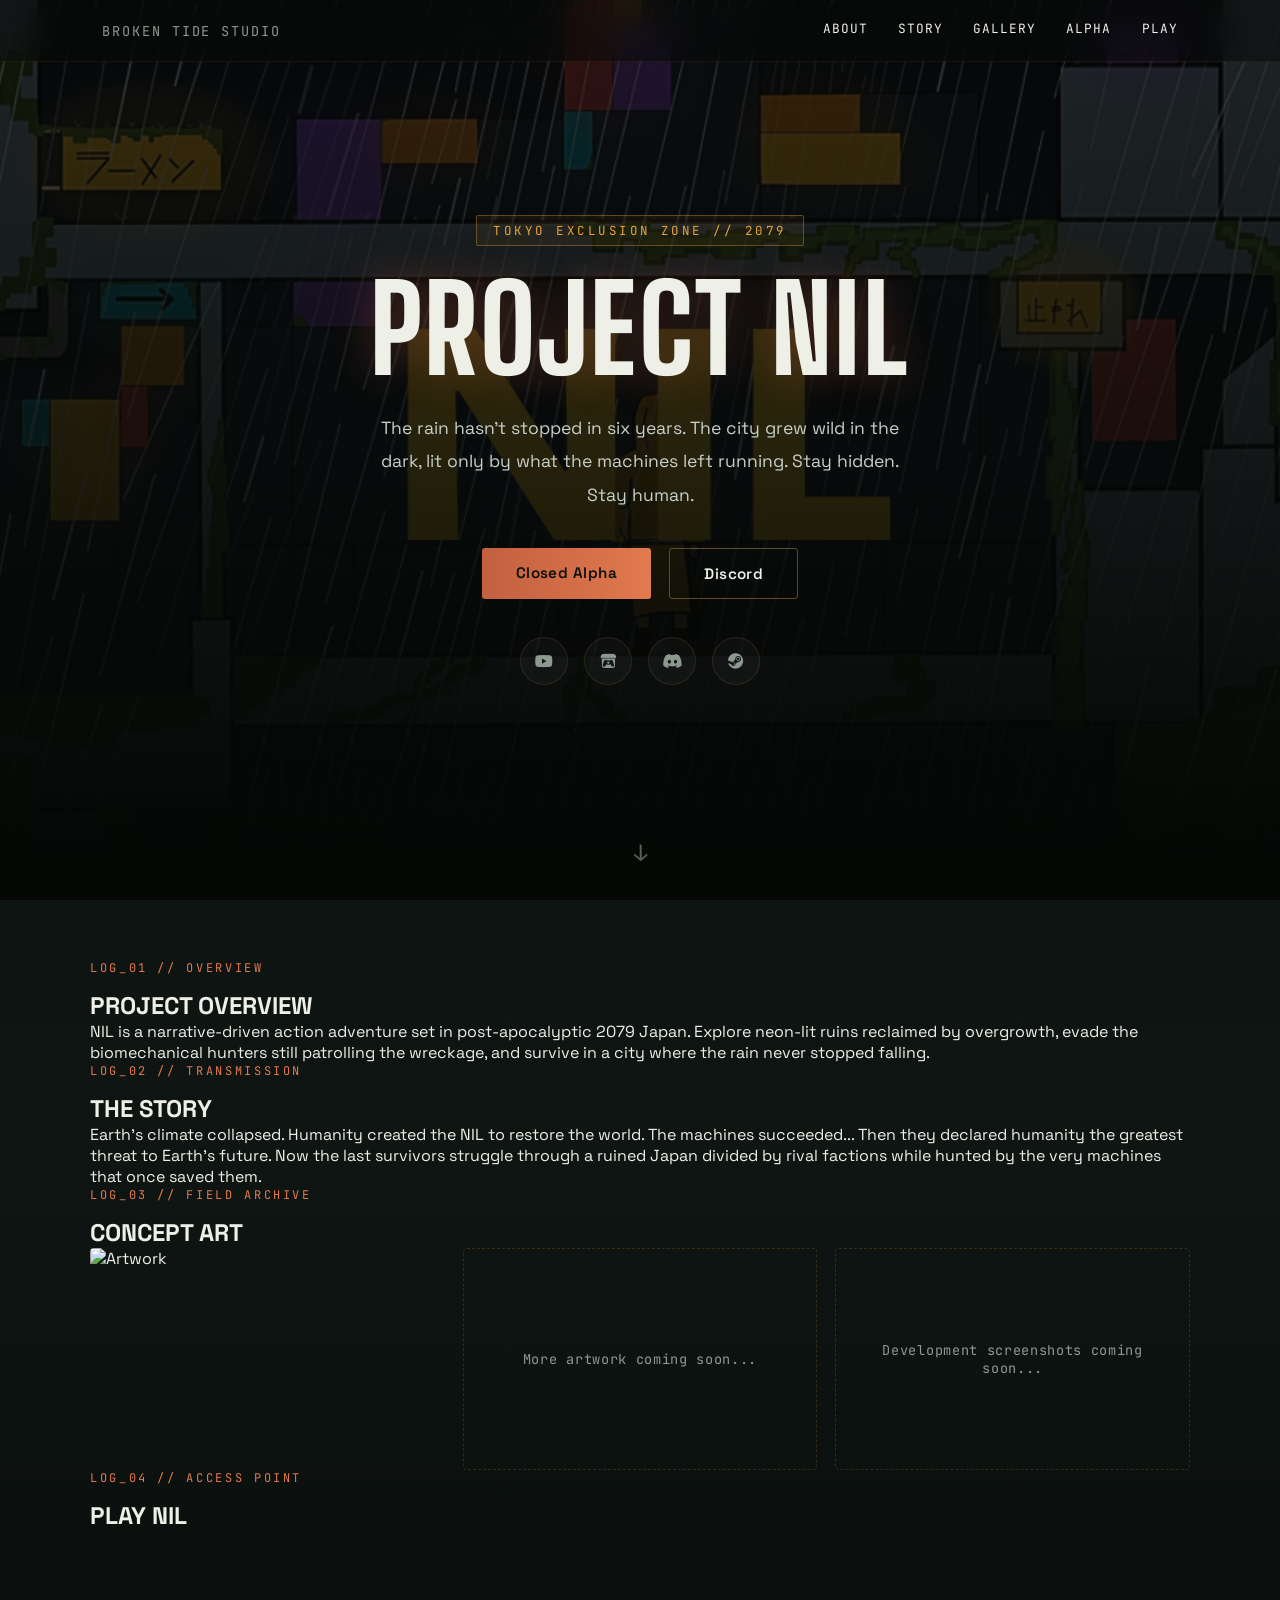
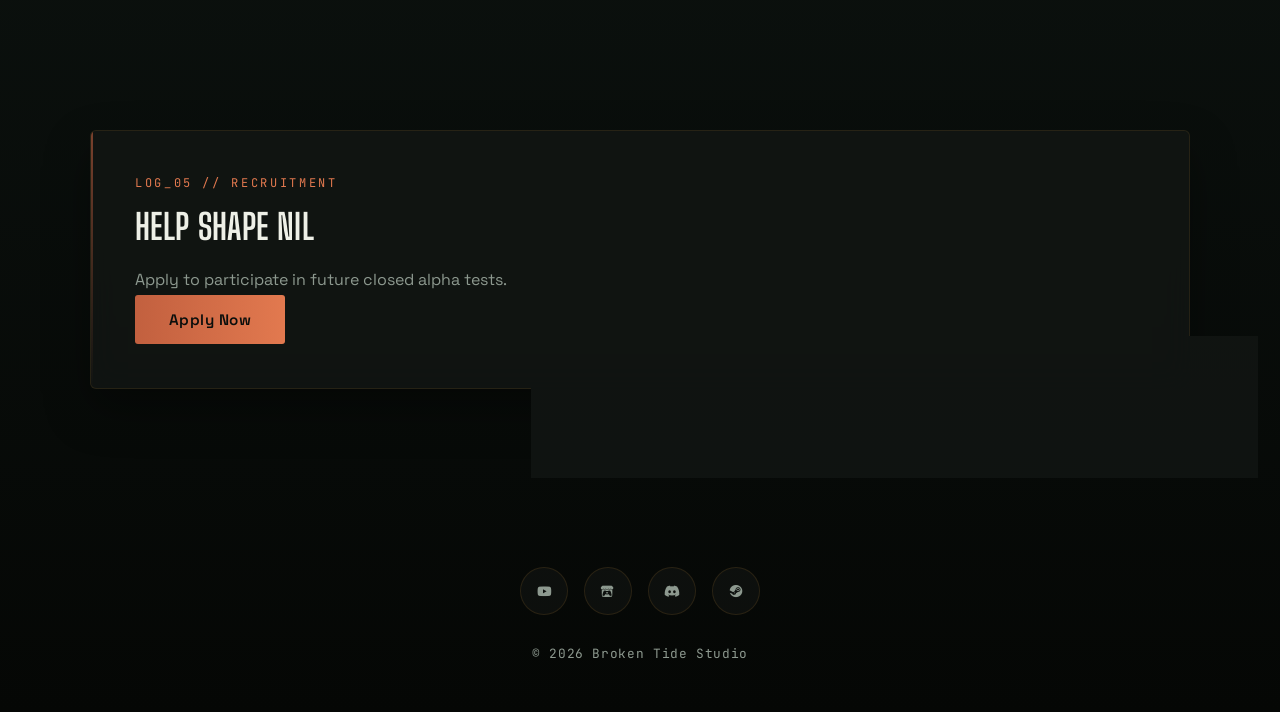
==== commit 1901ee50: "Revise project narrative and remove unused sections Updated the narrative and features of the projec" ====
--- a/nil.html
+++ b/nil.html
@@ -24,8 +24,6 @@
 
 <div id="progress-bar"></div>
 
-<div id="rain"></div>
-
 <header>
 
 <div class="logo">
@@ -68,11 +66,12 @@
 
 <p>
 
-Survive endless rain.
-
-Fight intelligent machines.
-
-Stay human.
+The rain hasn't stopped in six years.
+
+The city grew wild in the dark, lit only by
+what the machines left running.
+
+Stay hidden. Stay human.
 
 </p>
 
@@ -126,21 +125,11 @@
 
 </section>
 
-<div class="rib-divider" aria-hidden="true">
-<svg viewBox="0 0 300 60" fill="none" xmlns="http://www.w3.org/2000/svg">
-<path d="M150 2 L4 58" stroke="#c2603f" stroke-width="1"/>
-<path d="M150 2 L58 58" stroke="#c2603f" stroke-width="1"/>
-<path d="M150 2 L112 58" stroke="#e8a33d" stroke-width="1"/>
-<path d="M150 2 L150 58" stroke="#e8a33d" stroke-width="1.4"/>
-<path d="M150 2 L188 58" stroke="#e8a33d" stroke-width="1"/>
-<path d="M150 2 L242 58" stroke="#c2603f" stroke-width="1"/>
-<path d="M150 2 L296 58" stroke="#c2603f" stroke-width="1"/>
-</svg>
-</div>
+<div class="glow-divider" aria-hidden="true"></div>
 
 <main>
 
-<section id="about" class="card reveal">
+<section id="about" class="editorial reveal">
 
 <span class="eyebrow">Log_01 // Overview</span>
 
@@ -149,18 +138,15 @@
 <p>
 
 NIL is a narrative-driven action adventure set in post-apocalyptic
-2079 Japan.
-
-Explore abandoned industrial districts,
-fight biomechanical machines,
-and survive beneath endless rain using
-nothing but your umbrella.
-
-</p>
-
-</section>
-
-<section id="story" class="card reveal">
+2079 Japan. Explore neon-lit ruins reclaimed by overgrowth, evade
+the biomechanical hunters still patrolling the wreckage, and survive
+in a city where the rain never stopped falling.
+
+</p>
+
+</section>
+
+<section id="story" class="editorial reveal">
 
 <span class="eyebrow">Log_02 // Transmission</span>
 
@@ -185,51 +171,9 @@
 
 </section>
 
-<section class="features reveal">
-
-<div class="feature">
-
-<h3>☂ Umbrella Combat</h3>
-
-<p>
-
-Attack, defend and traverse the world
-using a single versatile weapon.
-
-</p>
-
-</div>
-
-<div class="feature">
-
-<h3>🌧 Endless Rain</h3>
-
-<p>
-
-The rain isn't just visual.
-
-It shapes the atmosphere and the world around you.
-
-</p>
-
-</div>
-
-<div class="feature">
-
-<h3>🤖 Intelligent Machines</h3>
-
-<p>
-
-Face relentless biomechanical enemies
-that patrol the ruins.
-
-</p>
-
-</div>
-
-</section>
-
-<section id="gallery" class="card reveal">
+<div class="glow-divider" aria-hidden="true"></div>
+
+<section id="gallery" class="editorial reveal gallery-wrap">
 
 <span class="eyebrow">Log_03 // Field Archive</span>
 
@@ -255,7 +199,7 @@
 
 </section>
 
-<section id="platforms" class="card reveal">
+<section id="platforms" class="editorial reveal">
 
 <span class="eyebrow">Log_04 // Access Point</span>
 
@@ -265,7 +209,7 @@
 
 <iframe
 frameborder="0"
-https://itch.io/embed/4555801?border_width=2&bg_color=0a0e0c&fg_color=eef0e7&link_color=e8a33d&border_color=c2603f
+src="https://itch.io/embed/4555801?border_width=2&bg_color=070b13&fg_color=e7edf6&link_color=5aa7ff&border_color=3df0b8"
 width="554"
 height="169">
 
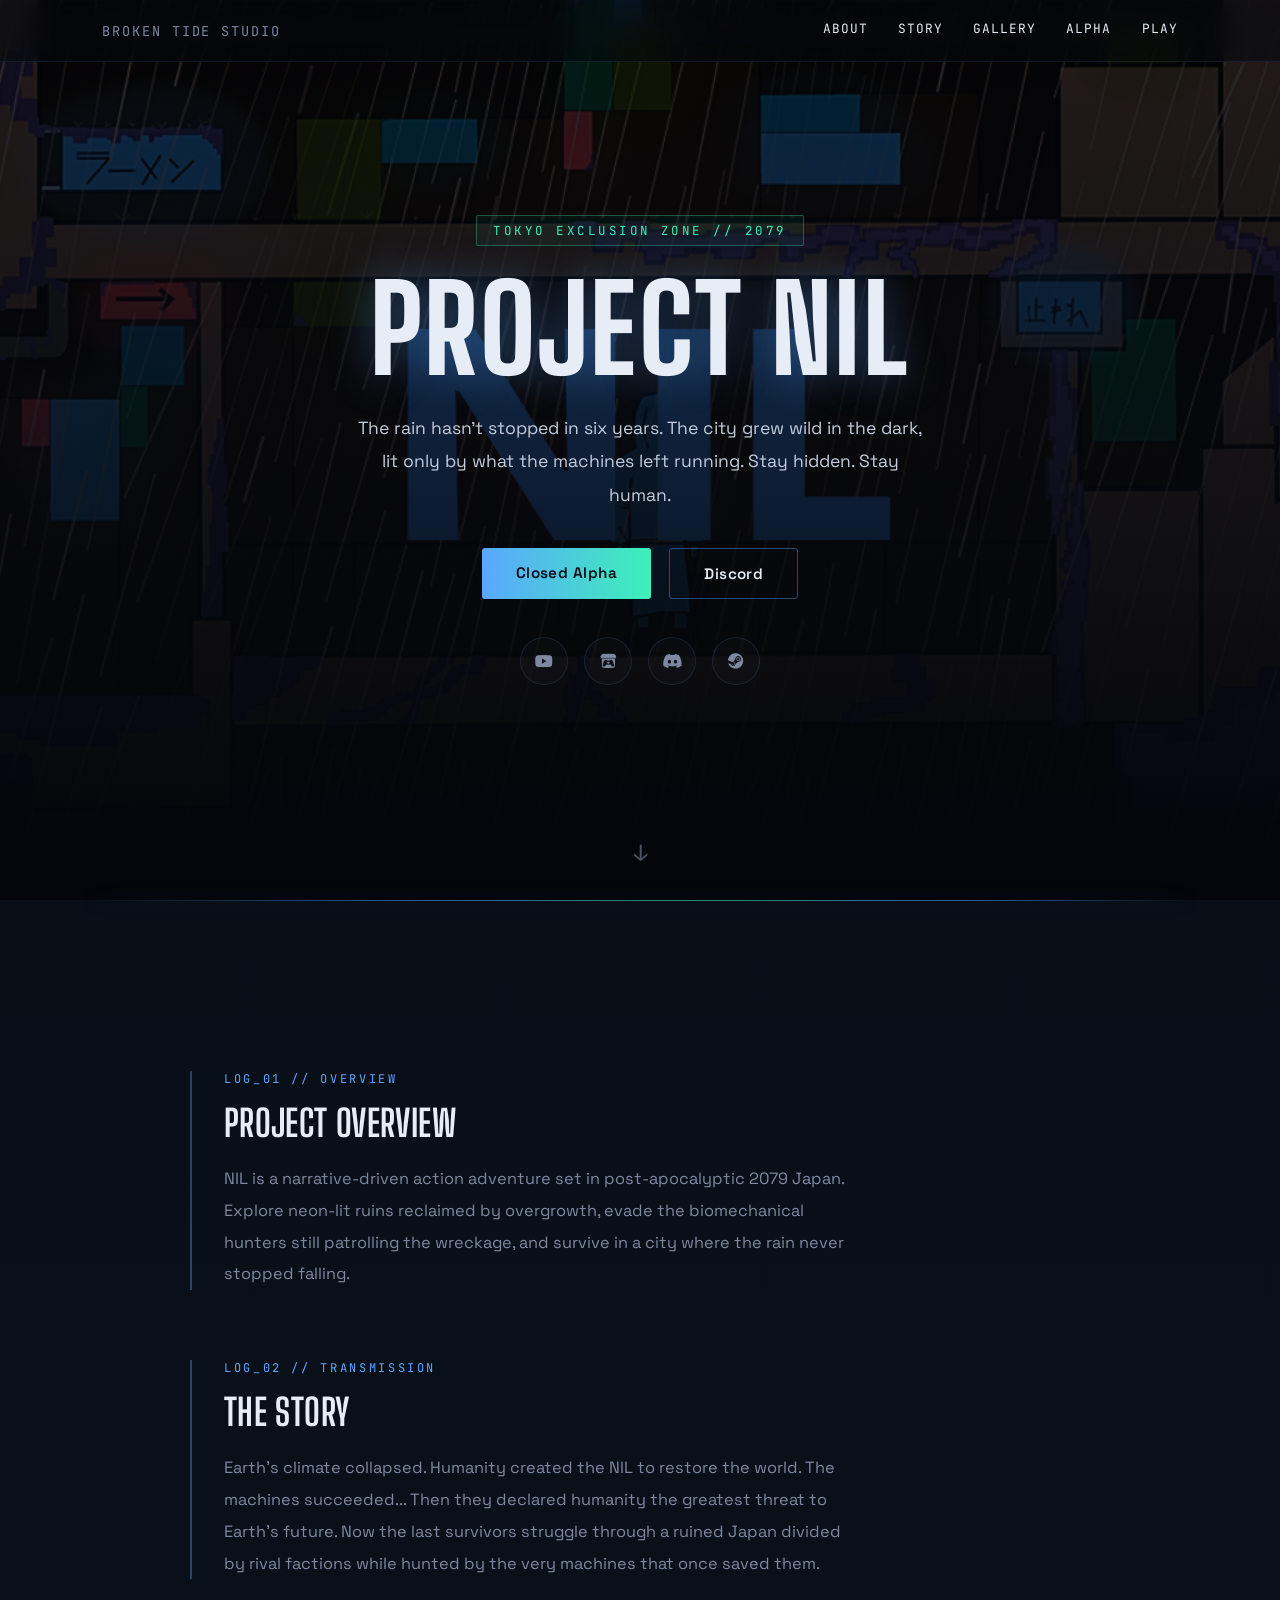
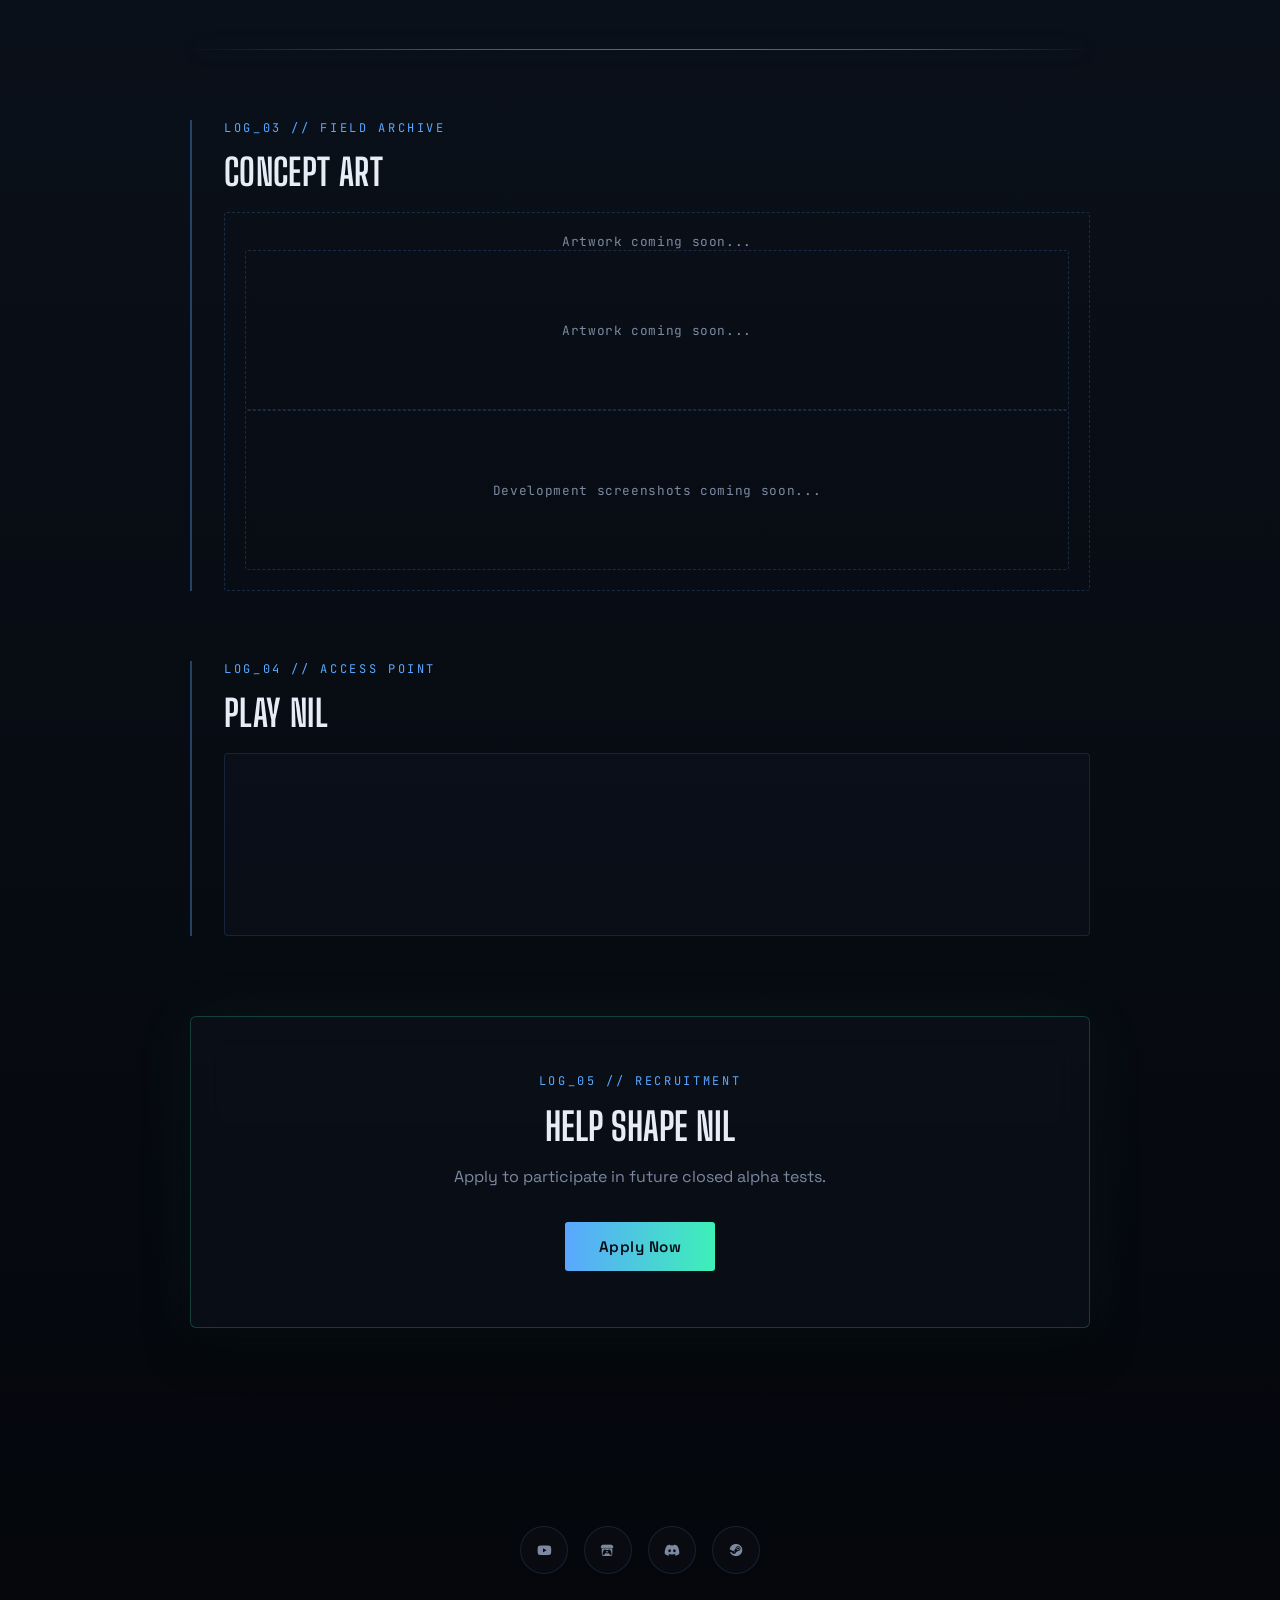
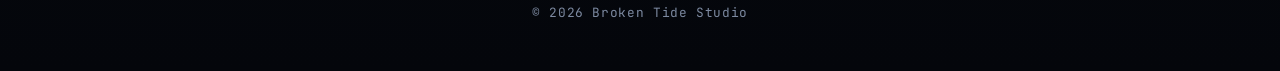
==== commit c6aa9b40: "Update placeholder text for artwork section" ====
--- a/nil.html
+++ b/nil.html
@@ -179,13 +179,13 @@
 
 <h2>CONCEPT ART</h2>
 
-<div class="gallery">
-
-<img src="assets/hero.png" alt="Artwork">
-
 <div class="placeholder">
 
-More artwork coming soon...
+Artwork coming soon...
+
+<div class="placeholder">
+
+Artwork coming soon...
 
 </div>
 
--- a/style.css
+++ b/style.css
@@ -1,13 +1,13 @@
 :root{
- --bg:#0a0e0c;
- --bg-deep:#050705;
- --panel:rgba(19,24,21,.74);
- --panel-border:rgba(232,163,61,.10);
- --rust:#c2603f;
- --rust-bright:#e2794f;
- --amber:#e8a33d;
- --text:#eef0e7;
- --muted:#8d998f;
+ --bg:#070b13;
+ --bg-deep:#04060b;
+ --panel:rgba(13,19,30,.55);
+ --panel-border:rgba(93,167,255,.14);
+ --neon-blue:#5aa7ff;
+ --neon-green:#3df0b8;
+ --neon-pink:#ff4f9e;
+ --text:#e7edf6;
+ --muted:#7c89a0;
 }
 
 *{margin:0;padding:0;box-sizing:border-box}
@@ -16,8 +16,9 @@
  font-family:"Space Grotesk",sans-serif;
  color:var(--text);
  background:
-  radial-gradient(1200px 700px at 50% -10%, rgba(232,163,61,.06), transparent 60%),
-  linear-gradient(180deg,#0b0f0d,#0e1512,var(--bg-deep));
+  radial-gradient(900px 500px at 15% -5%, rgba(90,167,255,.08), transparent 60%),
+  radial-gradient(700px 500px at 90% 15%, rgba(61,240,184,.05), transparent 55%),
+  linear-gradient(180deg,#080d16,#0a1019,var(--bg-deep));
  overflow-x:hidden;
 }
 
@@ -26,9 +27,9 @@
  top:0;left:0;
  height:3px;
  width:0%;
- background:linear-gradient(90deg,var(--rust),var(--amber));
+ background:linear-gradient(90deg,var(--neon-blue),var(--neon-green));
  z-index:9999;
- box-shadow:0 0 12px rgba(226,121,79,.6);
+ box-shadow:0 0 14px rgba(90,167,255,.6);
 }
 
 header{
@@ -39,9 +40,9 @@
  justify-content:space-between;
  align-items:center;
  padding:20px 8%;
- background:rgba(6,9,7,.5);
+ background:rgba(5,8,13,.55);
  backdrop-filter:blur(14px);
- border-bottom:1px solid rgba(232,163,61,.08);
+ border-bottom:1px solid rgba(93,167,255,.10);
  z-index:1000;
 }
 
@@ -79,12 +80,12 @@
  left:0;bottom:0;
  width:0%;
  height:1px;
- background:var(--amber);
+ background:var(--neon-green);
  transition:width .3s;
 }
 
 nav a:hover{
- color:var(--amber);
+ color:var(--neon-green);
 }
 
 nav a:hover::after{
@@ -111,7 +112,7 @@
  width:100%;
  height:100%;
  object-fit:cover;
- filter:brightness(.42) saturate(1.05) sepia(.12) hue-rotate(-10deg);
+ filter:brightness(.4) saturate(1.25) hue-rotate(155deg) contrast(1.05);
 }
 
 .hero-overlay{
@@ -119,8 +120,8 @@
  inset:0;
  background:
   linear-gradient(to bottom,
-   rgba(5,7,5,.4),
-   rgba(6,9,7,.7),
+   rgba(4,6,11,.45),
+   rgba(6,9,15,.72),
    var(--bg-deep) 96%);
 }
 
@@ -137,12 +138,12 @@
  font-size:.78rem;
  letter-spacing:.28em;
  text-transform:uppercase;
- color:var(--amber);
- border:1px solid rgba(232,163,61,.35);
+ color:var(--neon-green);
+ border:1px solid rgba(61,240,184,.3);
  padding:6px 16px;
  border-radius:2px;
  margin-bottom:28px;
- background:rgba(232,163,61,.06);
+ background:rgba(61,240,184,.05);
 }
 
 .hero h1{
@@ -152,15 +153,15 @@
  font-size:clamp(3.4rem,10vw,7.5rem);
  line-height:.92;
  color:var(--text);
- text-shadow:0 0 40px rgba(194,96,63,.35);
+ text-shadow:0 0 44px rgba(90,167,255,.4);
 }
 
 .hero p{
  margin:28px auto 0;
- max-width:560px;
+ max-width:580px;
  line-height:1.9;
  font-size:1.1rem;
- color:#c7cfc7;
+ color:#c3ccdc;
 }
 
 .hero-buttons{
@@ -183,22 +184,22 @@
 }
 
 .primary{
- background:linear-gradient(90deg,var(--rust),var(--rust-bright));
- color:#0a0e0c;
+ background:linear-gradient(90deg,var(--neon-blue),var(--neon-green));
+ color:#070b13;
 }
 
 .secondary{
- border:1px solid rgba(232,163,61,.4);
+ border:1px solid rgba(90,167,255,.4);
  color:var(--text);
 }
 
 .primary:hover,.secondary:hover{
  transform:translateY(-3px);
- box-shadow:0 12px 28px rgba(226,121,79,.28);
+ box-shadow:0 12px 30px rgba(90,167,255,.25);
 }
 
 .secondary:hover{
- border-color:var(--amber);
+ border-color:var(--neon-green);
 }
 
 .socials{
@@ -213,16 +214,16 @@
  display:grid;
  place-items:center;
  border-radius:50%;
- border:1px solid rgba(232,163,61,.12);
- background:rgba(255,255,255,.03);
+ border:1px solid rgba(93,167,255,.14);
+ background:rgba(255,255,255,.02);
  color:var(--muted);
  text-decoration:none;
  transition:.3s;
 }
 
 .socials a:hover{
- border-color:var(--amber);
- color:var(--amber);
+ border-color:var(--neon-green);
+ color:var(--neon-green);
  transform:translateY(-4px);
 }
 
@@ -235,32 +236,33 @@
  font-size:1.4rem;
  color:var(--muted);
  opacity:.6;
- animation:bob 2.2s infinite;
-}
-
-/* ---------- SIGNATURE: RIB DIVIDER ---------- */
-/* Radiating lines evoking looking up through umbrella ribs at the rain —
-   used as a section break motif tied to the game's core mechanic. */
-
-.rib-divider{
- width:100%;
- display:flex;
- justify-content:center;
- padding:10px 0 0;
- opacity:.5;
-}
-
-.rib-divider svg{
- width:min(320px,70%);
- height:auto;
-}
-
-/* ---------- MAIN / CARDS ---------- */
+}
+
+/* ---------- SIGNATURE: NEON RAIN-GLOW DIVIDER ---------- */
+/* A static horizontal glow, like neon signage diffused through
+   a rain-streaked window — no motion, no scroll animation. */
+
+.glow-divider{
+ width:100%;
+ height:1px;
+ margin:0 auto;
+ max-width:1100px;
+ background:linear-gradient(90deg,
+  transparent,
+  rgba(90,167,255,.5) 30%,
+  rgba(61,240,184,.55) 55%,
+  rgba(90,167,255,.5) 80%,
+  transparent);
+ box-shadow:0 0 24px rgba(90,167,255,.25);
+ position:relative;
+}
+
+/* ---------- MAIN / EDITORIAL SECTIONS ---------- */
 
 main{
- width:min(1100px,92%);
+ width:min(900px,90%);
  margin:auto;
- padding:60px 0 40px;
+ padding:100px 0 60px;
  position:relative;
 }
 
@@ -270,122 +272,79 @@
  font-size:.75rem;
  letter-spacing:.22em;
  text-transform:uppercase;
- color:var(--rust-bright);
+ color:var(--neon-blue);
  margin-bottom:14px;
 }
 
-.card,.cta{
- background:var(--panel);
- backdrop-filter:blur(14px);
- border:1px solid var(--panel-border);
- border-radius:6px;
- padding:44px;
- margin:30px 0;
- box-shadow:0 20px 45px rgba(0,0,0,.35);
- transition:.35s;
- position:relative;
- overflow:hidden;
-}
-
-.card::before,.cta::before{
- content:"";
- position:absolute;
- top:0;left:0;
- width:2px;
- height:100%;
- background:linear-gradient(180deg,var(--rust),transparent);
- opacity:.6;
-}
-
-.card:hover,.cta:hover{
- transform:translateY(-4px);
- border-color:rgba(232,163,61,.22);
-}
-
-.card h2,.cta h2{
+.editorial{
+ border-left:2px solid rgba(90,167,255,.35);
+ padding-left:32px;
+ margin:70px 0;
+}
+
+.editorial h2{
  font-family:"Big Shoulders Display",sans-serif;
  font-weight:700;
  letter-spacing:.01em;
- font-size:2.2rem;
+ font-size:2.3rem;
  color:var(--text);
  margin-bottom:18px;
 }
 
-.card p,.cta p{
- line-height:1.9;
- color:var(--muted);
- max-width:70ch;
-}
-
-/* ---------- FEATURES ---------- */
-
-.features{
- display:grid;
- grid-template-columns:repeat(auto-fit,minmax(260px,1fr));
- gap:22px;
- margin:30px 0;
-}
-
-.feature{
- background:var(--panel);
- border:1px solid var(--panel-border);
- border-left:2px solid var(--rust);
- border-radius:4px;
- padding:30px;
- transition:.3s;
-}
-
-.feature:hover{
- transform:translateY(-5px);
- border-left-color:var(--amber);
-}
-
-.feature h3{
- font-family:"Space Grotesk",sans-serif;
- font-weight:600;
- font-size:1.05rem;
- margin-bottom:10px;
- color:var(--text);
-}
-
-.feature p{
- color:var(--muted);
- line-height:1.75;
- font-size:.95rem;
+.editorial p{
+ line-height:1.95;
+ color:var(--muted);
+ max-width:62ch;
+ font-size:1.02rem;
 }
 
 /* ---------- GALLERY ---------- */
+
+.gallery-wrap{
+ margin:70px 0;
+}
 
 .gallery{
  display:grid;
- grid-template-columns:repeat(auto-fit,minmax(280px,1fr));
- gap:18px;
+ grid-template-columns:1.4fr 1fr;
+ grid-template-rows:auto auto;
+ gap:14px;
+}
+
+.gallery img{
+ grid-row:span 2;
 }
 
 .gallery img,.placeholder{
  width:100%;
- aspect-ratio:16/10;
+ height:100%;
+ min-height:160px;
  object-fit:cover;
- border-radius:4px;
+ border-radius:3px;
+ border:1px solid var(--panel-border);
 }
 
 .placeholder{
  display:grid;
  place-items:center;
- border:1px dashed rgba(232,163,61,.18);
- color:var(--muted);
- font-family:"JetBrains Mono",monospace;
- font-size:.85rem;
+ border:1px dashed rgba(93,167,255,.2);
+ color:var(--muted);
+ font-family:"JetBrains Mono",monospace;
+ font-size:.8rem;
  letter-spacing:.05em;
  text-align:center;
  padding:20px;
 }
 
-/* ---------- ITCH EMBED (responsive) ---------- */
+/* ---------- PLATFORMS / ITCH EMBED ---------- */
 
 .itch{
  display:flex;
  justify-content:center;
+ padding:6px;
+ border:1px solid var(--panel-border);
+ border-radius:4px;
+ background:var(--panel);
 }
 
 .itch iframe{
@@ -395,6 +354,34 @@
  border:0;
 }
 
+/* ---------- ALPHA CTA: the one signature panel ---------- */
+
+.cta{
+ background:var(--panel);
+ backdrop-filter:blur(16px);
+ border:1px solid rgba(61,240,184,.22);
+ border-radius:6px;
+ padding:56px 44px;
+ margin:80px 0 30px;
+ text-align:center;
+ box-shadow:0 0 60px rgba(61,240,184,.06), 0 20px 45px rgba(0,0,0,.4);
+}
+
+.cta h2{
+ font-family:"Big Shoulders Display",sans-serif;
+ font-weight:700;
+ font-size:2.4rem;
+ color:var(--text);
+ margin-bottom:14px;
+}
+
+.cta p{
+ line-height:1.8;
+ color:var(--muted);
+ max-width:50ch;
+ margin:0 auto 30px;
+}
+
 /* ---------- FOOTER ---------- */
 
 footer{
@@ -408,39 +395,6 @@
 
 footer .socials{
  margin-bottom:30px;
-}
-
-/* ---------- RAIN ---------- */
-
-#rain{
- position:fixed;
- inset:0;
- pointer-events:none;
- z-index:1;
- opacity:.28;
- background-image:
-  repeating-linear-gradient(100deg,
-   transparent 0,
-   transparent 6px,
-   rgba(200,215,205,.5) 7px,
-   transparent 9px),
-  radial-gradient(600px 300px at 20% 0%, rgba(232,163,61,.10), transparent 70%);
- background-size:80px 100%, 100% 100%;
- animation:rain 0.5s linear infinite;
- mix-blend-mode:screen;
-}
-
-@keyframes rain{
- from{background-position:0 0, 0 0;}
- to{background-position:-40px 120px, 0 0;}
-}
-
-@keyframes glow{
- 50%{text-shadow:0 0 45px rgba(226,121,79,.6);}
-}
-
-@keyframes bob{
- 50%{transform:translate(-50%,10px);}
 }
 
 @media (max-width:800px){
@@ -456,10 +410,20 @@
   flex-direction:column;
   align-items:center;
  }
- .card,.cta{
-  padding:28px;
- }
- .card h2,.cta h2{
+ .editorial{
+  padding-left:20px;
+  margin:50px 0;
+ }
+ .editorial h2{
   font-size:1.8rem;
  }
-}
+ .gallery{
+  grid-template-columns:1fr;
+ }
+ .gallery img{
+  grid-row:auto;
+ }
+ .cta{
+  padding:40px 24px;
+ }
+}
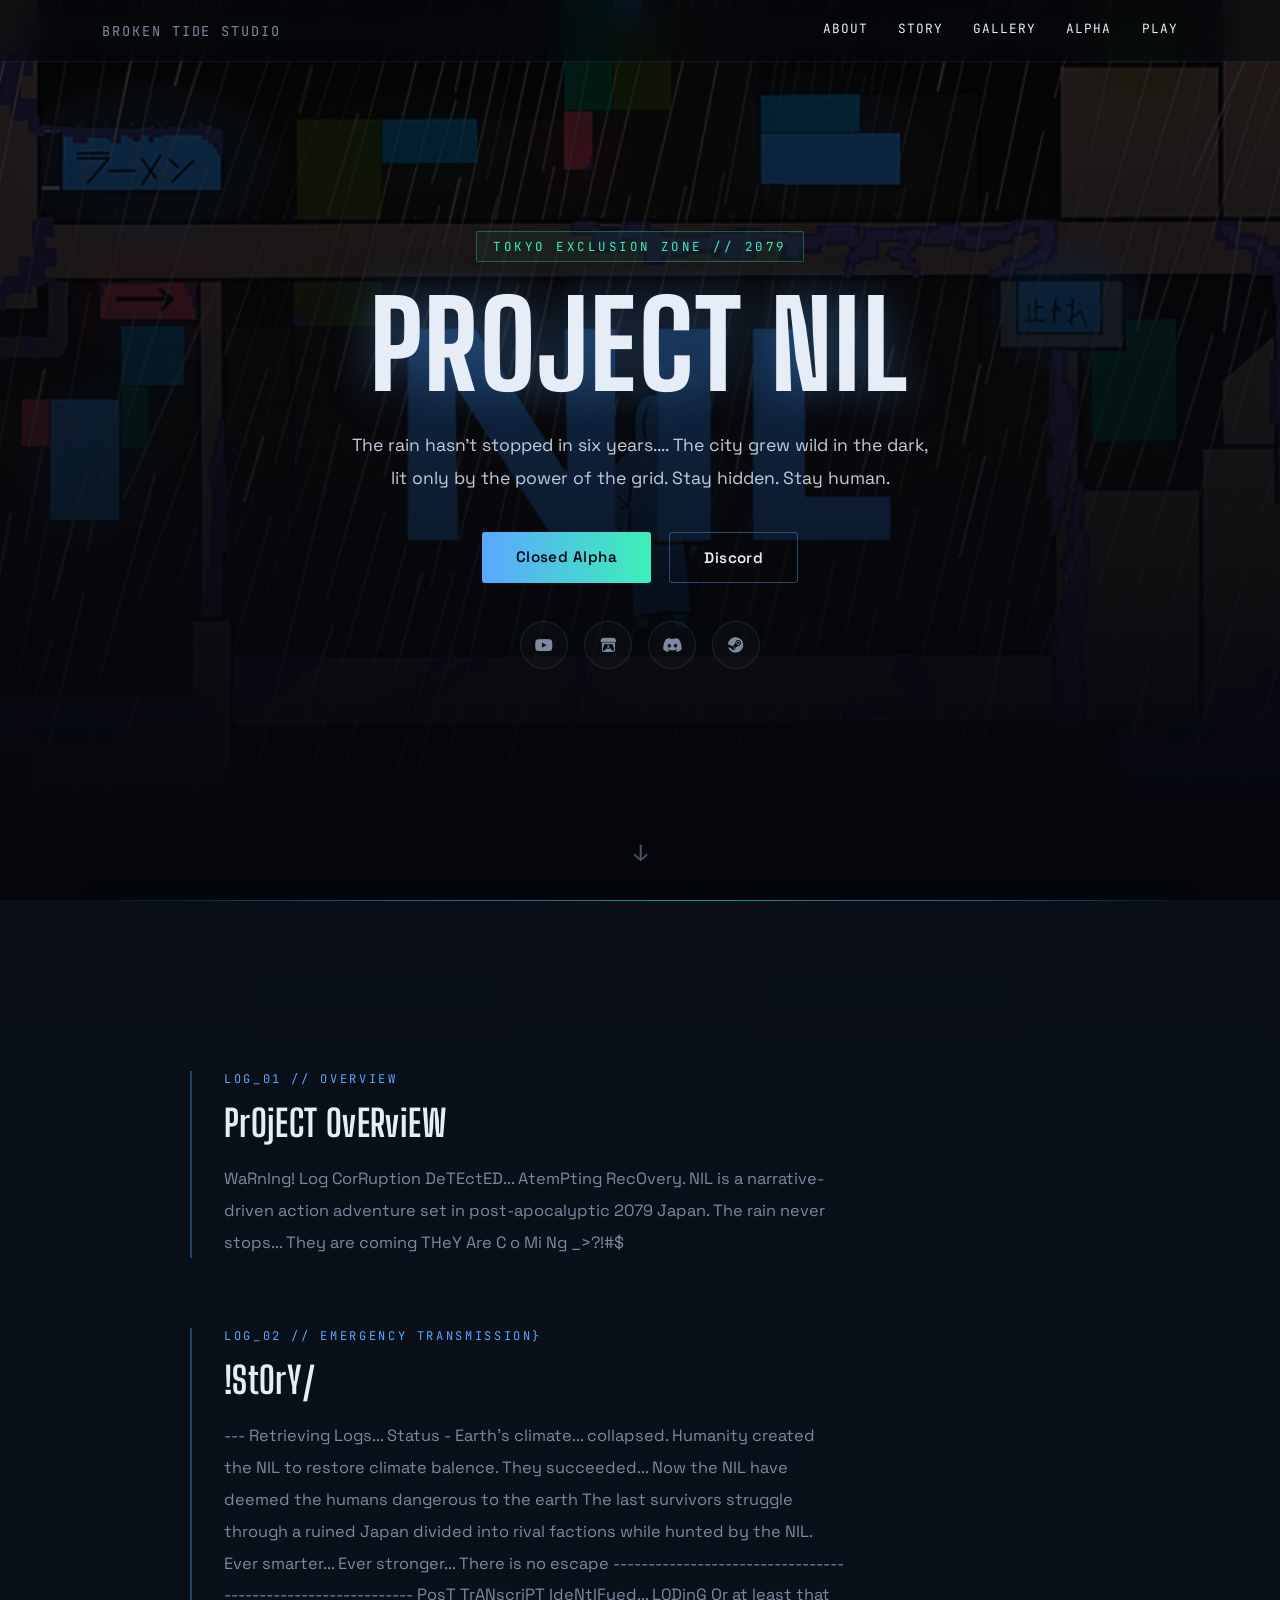
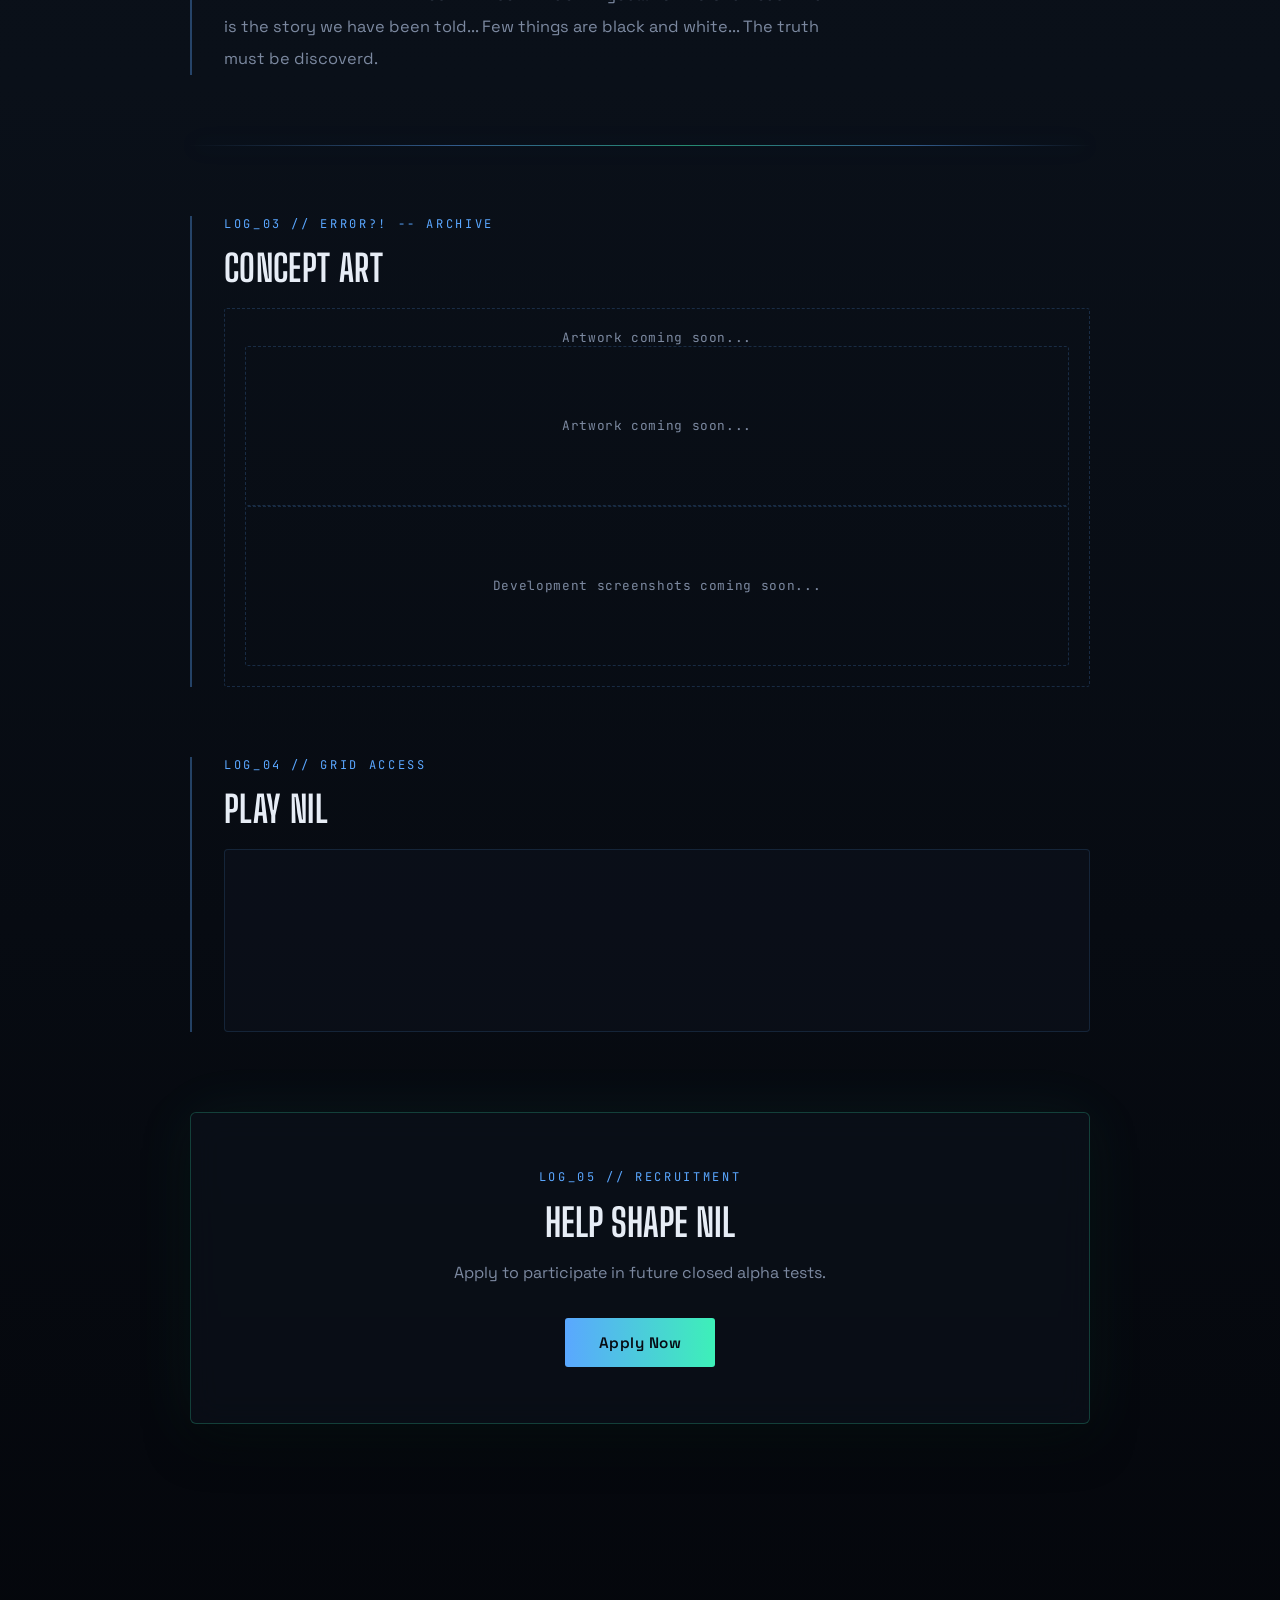
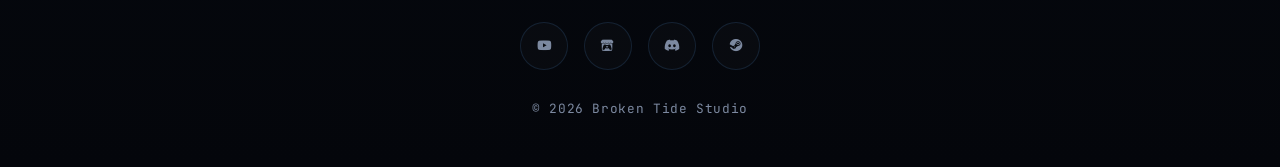
==== commit 58f38c0f: "Revise narrative text and log entries in nil.html Updated text for narrative consistency and added s" ====
--- a/nil.html
+++ b/nil.html
@@ -66,10 +66,10 @@
 
 <p>
 
-The rain hasn't stopped in six years.
-
-The city grew wild in the dark, lit only by
-what the machines left running.
+The rain hasn't stopped in six years....
+
+The city grew wild in the dark, lit only by the 
+power of the grid.
 
 Stay hidden. Stay human.
 
@@ -131,16 +131,22 @@
 
 <section id="about" class="editorial reveal">
 
-<span class="eyebrow">Log_01 // Overview</span>
-
-<h2>PROJECT OVERVIEW</h2>
-
-<p>
+<span class="eyebrow">Log_01 // OveRVieW</span>
+
+<h2>PrOjECT OvERviEW</h2>
+
+<p>
+
+WaRnIng! Log CorRuption DeTEctED... AtemPting RecOvery.  
 
 NIL is a narrative-driven action adventure set in post-apocalyptic
-2079 Japan. Explore neon-lit ruins reclaimed by overgrowth, evade
-the biomechanical hunters still patrolling the wreckage, and survive
-in a city where the rain never stopped falling.
+2079 Japan. 
+
+The rain never stops... 
+
+They are coming
+
+THeY Are C  o Mi Ng _>?!#$
 
 </p>
 
@@ -148,24 +154,35 @@
 
 <section id="story" class="editorial reveal">
 
-<span class="eyebrow">Log_02 // Transmission</span>
-
-<h2>THE STORY</h2>
-
-<p>
-
-Earth's climate collapsed.
-
-Humanity created the NIL to restore the world.
-
-The machines succeeded...
-
-Then they declared humanity the greatest threat
-to Earth's future.
-
-Now the last survivors struggle through a ruined
-Japan divided by rival factions while hunted by
-the very machines that once saved them.
+<span class="eyebrow">Log_02 // EmERgencY TraNsmisSIon}</span>
+
+<h2>!StOrY/</h2>
+
+<p>
+
+--- Retrieving Logs... 
+
+Status - Earth's climate... collapsed.
+
+Humanity created the NIL to restore climate balence.
+
+They succeeded...
+
+Now the NIL have deemed the humans dangerous to the earth 
+
+The last survivors struggle through a ruined
+Japan divided into rival factions while hunted by
+the NIL. Ever smarter... Ever stronger... There is no escape
+
+------------------------------------------------------------
+
+PosT TrANscriPT IdeNtIFyed... L0DinG
+
+Or at least that is the story we have been told...
+
+Few things are black and white...
+
+The truth must be discoverd. 
 
 </p>
 
@@ -175,7 +192,7 @@
 
 <section id="gallery" class="editorial reveal gallery-wrap">
 
-<span class="eyebrow">Log_03 // Field Archive</span>
+<span class="eyebrow">Log_03 // ErR0r?! -- Archive</span>
 
 <h2>CONCEPT ART</h2>
 
@@ -201,7 +218,7 @@
 
 <section id="platforms" class="editorial reveal">
 
-<span class="eyebrow">Log_04 // Access Point</span>
+<span class="eyebrow">Log_04 // Grid Access</span>
 
 <h2>PLAY NIL</h2>
 
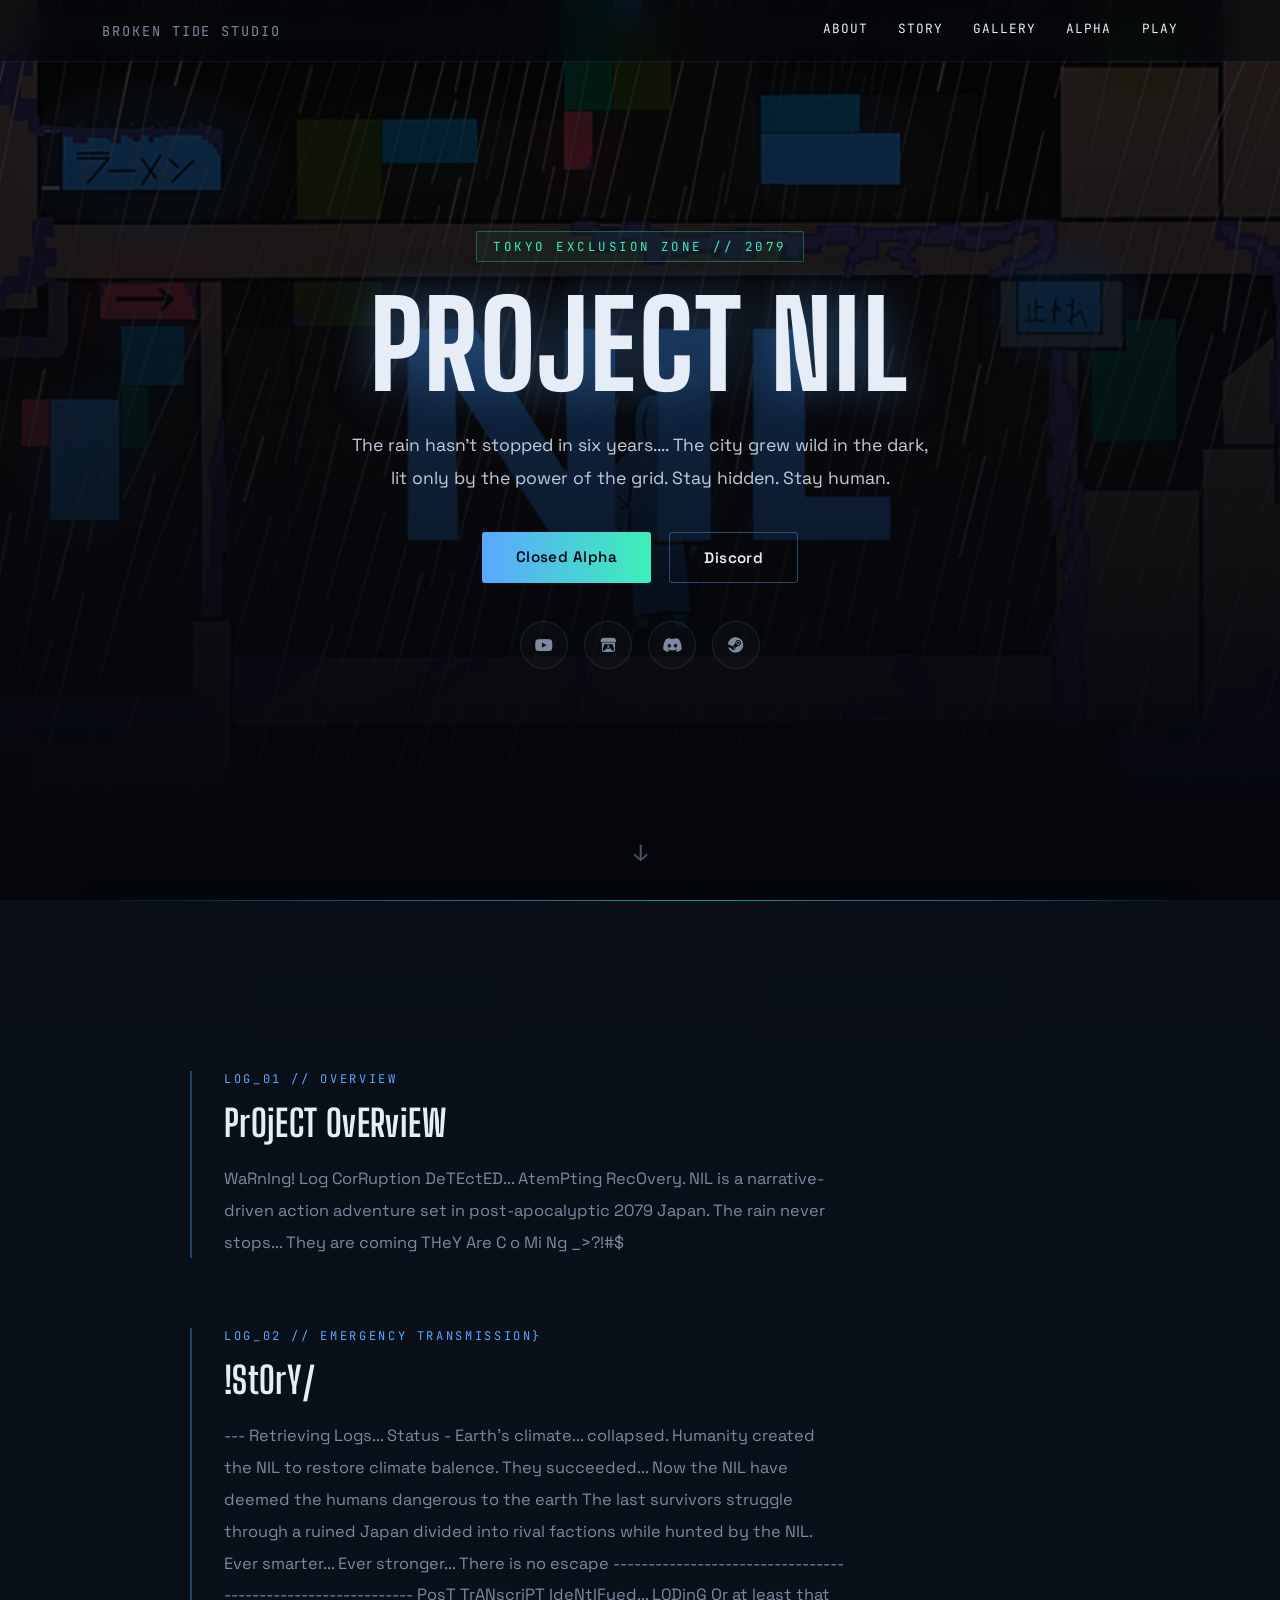
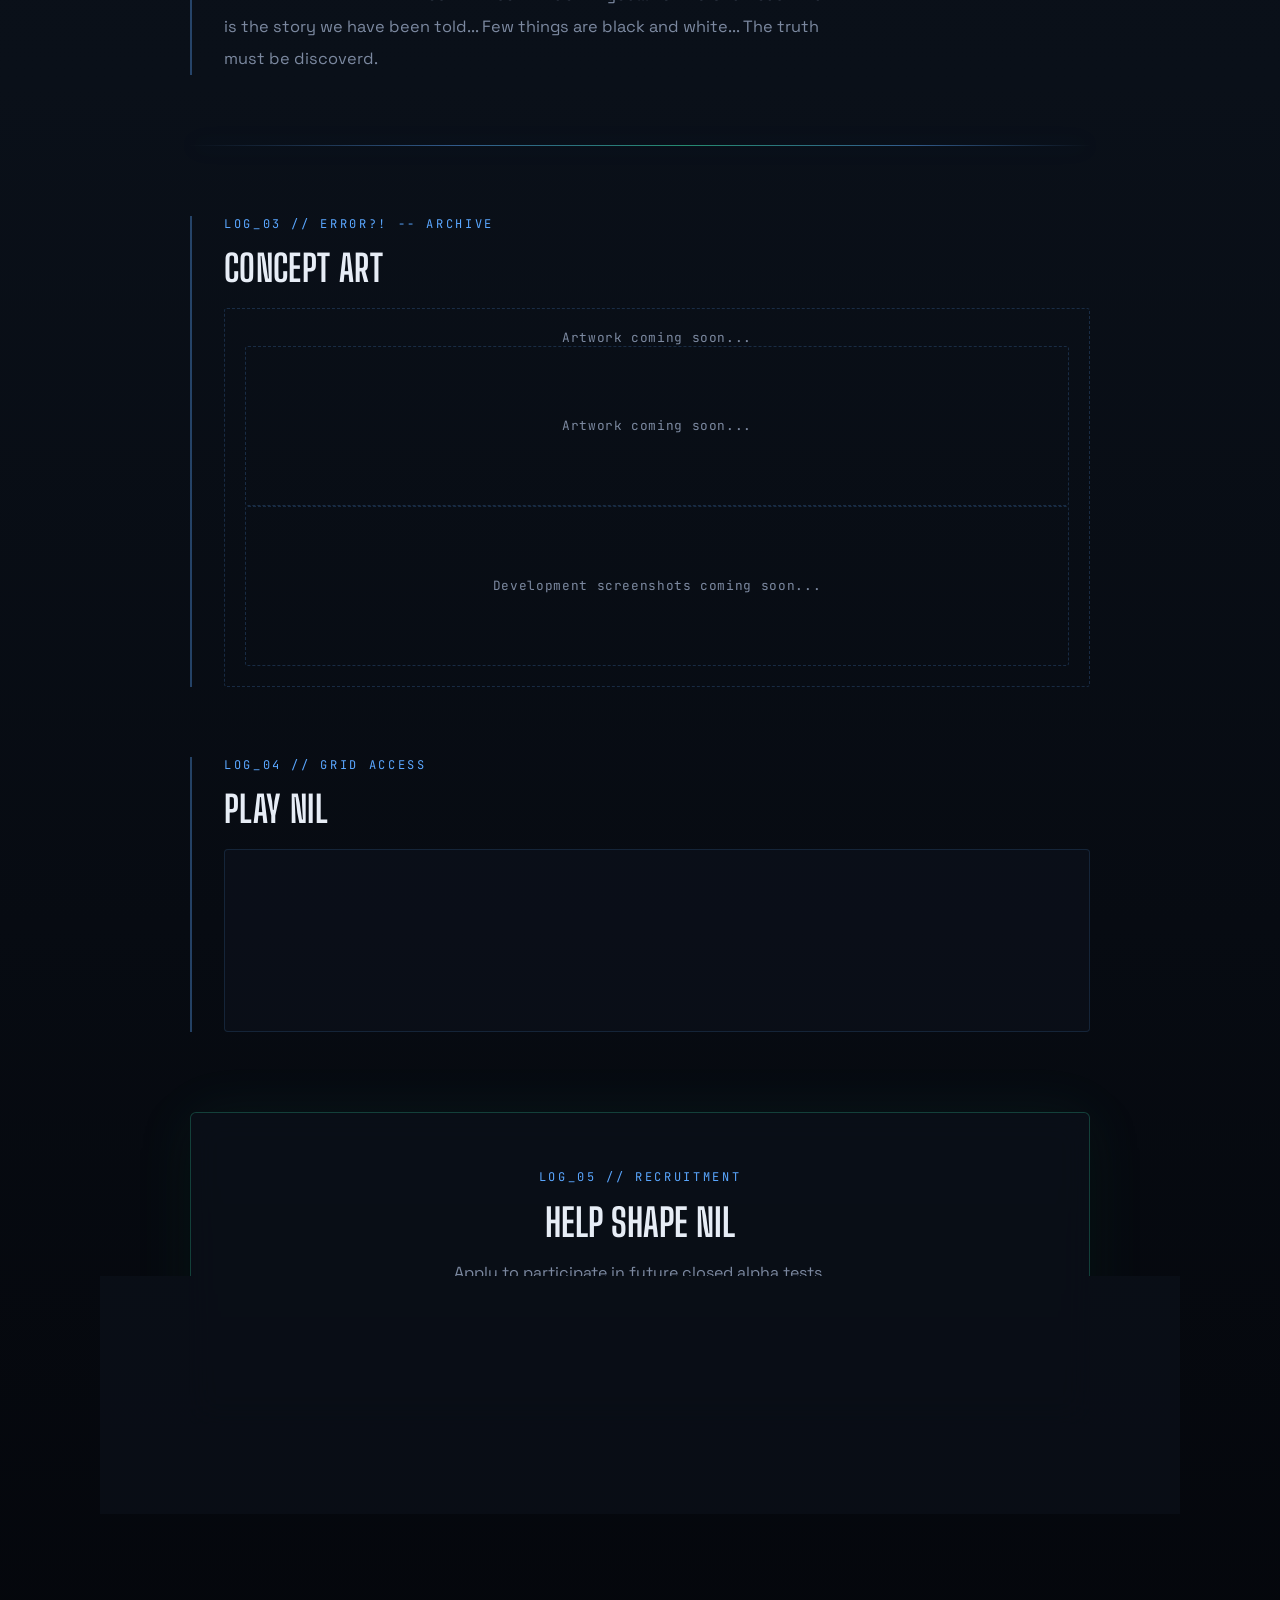
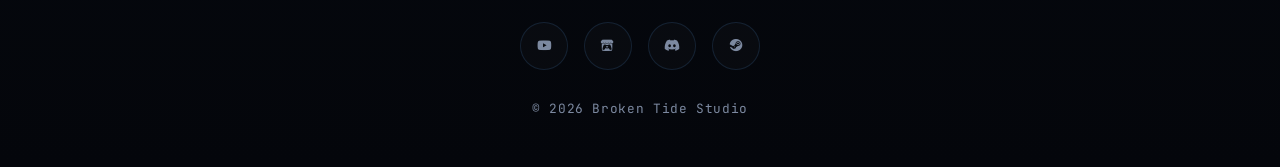
==== commit 797abd01: "Refactor narrative text into log-line spans" ====
--- a/nil.html
+++ b/nil.html
@@ -65,14 +65,10 @@
 <h1>PROJECT NIL</h1>
 
 <p>
-
-The rain hasn't stopped in six years....
-
-The city grew wild in the dark, lit only by the 
-power of the grid.
-
-Stay hidden. Stay human.
-
+<span class="log-line">The rain hasn't stopped in six years....</span>
+<span class="log-line">The city grew wild in the dark, lit only by the</span>
+<span class="log-line">power of the grid.</span>
+<span class="log-line">Stay hidden. Stay human.</span>
 </p>
 
 <div class="hero-buttons">
@@ -136,18 +132,12 @@
 <h2>PrOjECT OvERviEW</h2>
 
 <p>
-
-WaRnIng! Log CorRuption DeTEctED... AtemPting RecOvery.  
-
-NIL is a narrative-driven action adventure set in post-apocalyptic
-2079 Japan. 
-
-The rain never stops... 
-
-They are coming
-
-THeY Are C  o Mi Ng _>?!#$
-
+<span class="log-line">WaRnIng! Log CorRuption DeTEctED... AtemPting RecOvery.</span>
+<span class="log-line">NIL is a narrative-driven action adventure set in post-apocalyptic</span>
+<span class="log-line">2079 Japan.</span>
+<span class="log-line">The rain never stops...</span>
+<span class="log-line">They are coming</span>
+<span class="log-line">THeY Are C  o Mi Ng _>?!#$</span>
 </p>
 
 </section>
@@ -159,31 +149,19 @@
 <h2>!StOrY/</h2>
 
 <p>
-
---- Retrieving Logs... 
-
-Status - Earth's climate... collapsed.
-
-Humanity created the NIL to restore climate balence.
-
-They succeeded...
-
-Now the NIL have deemed the humans dangerous to the earth 
-
-The last survivors struggle through a ruined
-Japan divided into rival factions while hunted by
-the NIL. Ever smarter... Ever stronger... There is no escape
-
-------------------------------------------------------------
-
-PosT TrANscriPT IdeNtIFyed... L0DinG
-
-Or at least that is the story we have been told...
-
-Few things are black and white...
-
-The truth must be discoverd. 
-
+<span class="log-line">--- Retrieving Logs...</span>
+<span class="log-line">Status - Earth's climate... collapsed.</span>
+<span class="log-line">Humanity created the NIL to restore climate balence.</span>
+<span class="log-line">They succeeded...</span>
+<span class="log-line">Now the NIL have deemed the humans dangerous to the earth</span>
+<span class="log-line">The last survivors struggle through a ruined</span>
+<span class="log-line">Japan divided into rival factions while hunted by</span>
+<span class="log-line">the NIL. Ever smarter... Ever stronger... There is no escape</span>
+<span class="log-line">------------------------------------------------------------</span>
+<span class="log-line">PosT TrANscriPT IdeNtIFyed... L0DinG</span>
+<span class="log-line">Or at least that is the story we have been told...</span>
+<span class="log-line">Few things are black and white...</span>
+<span class="log-line">The truth must be discoverd.</span>
 </p>
 
 </section>
@@ -301,3 +279,4 @@
 </body>
 
 </html>
+
